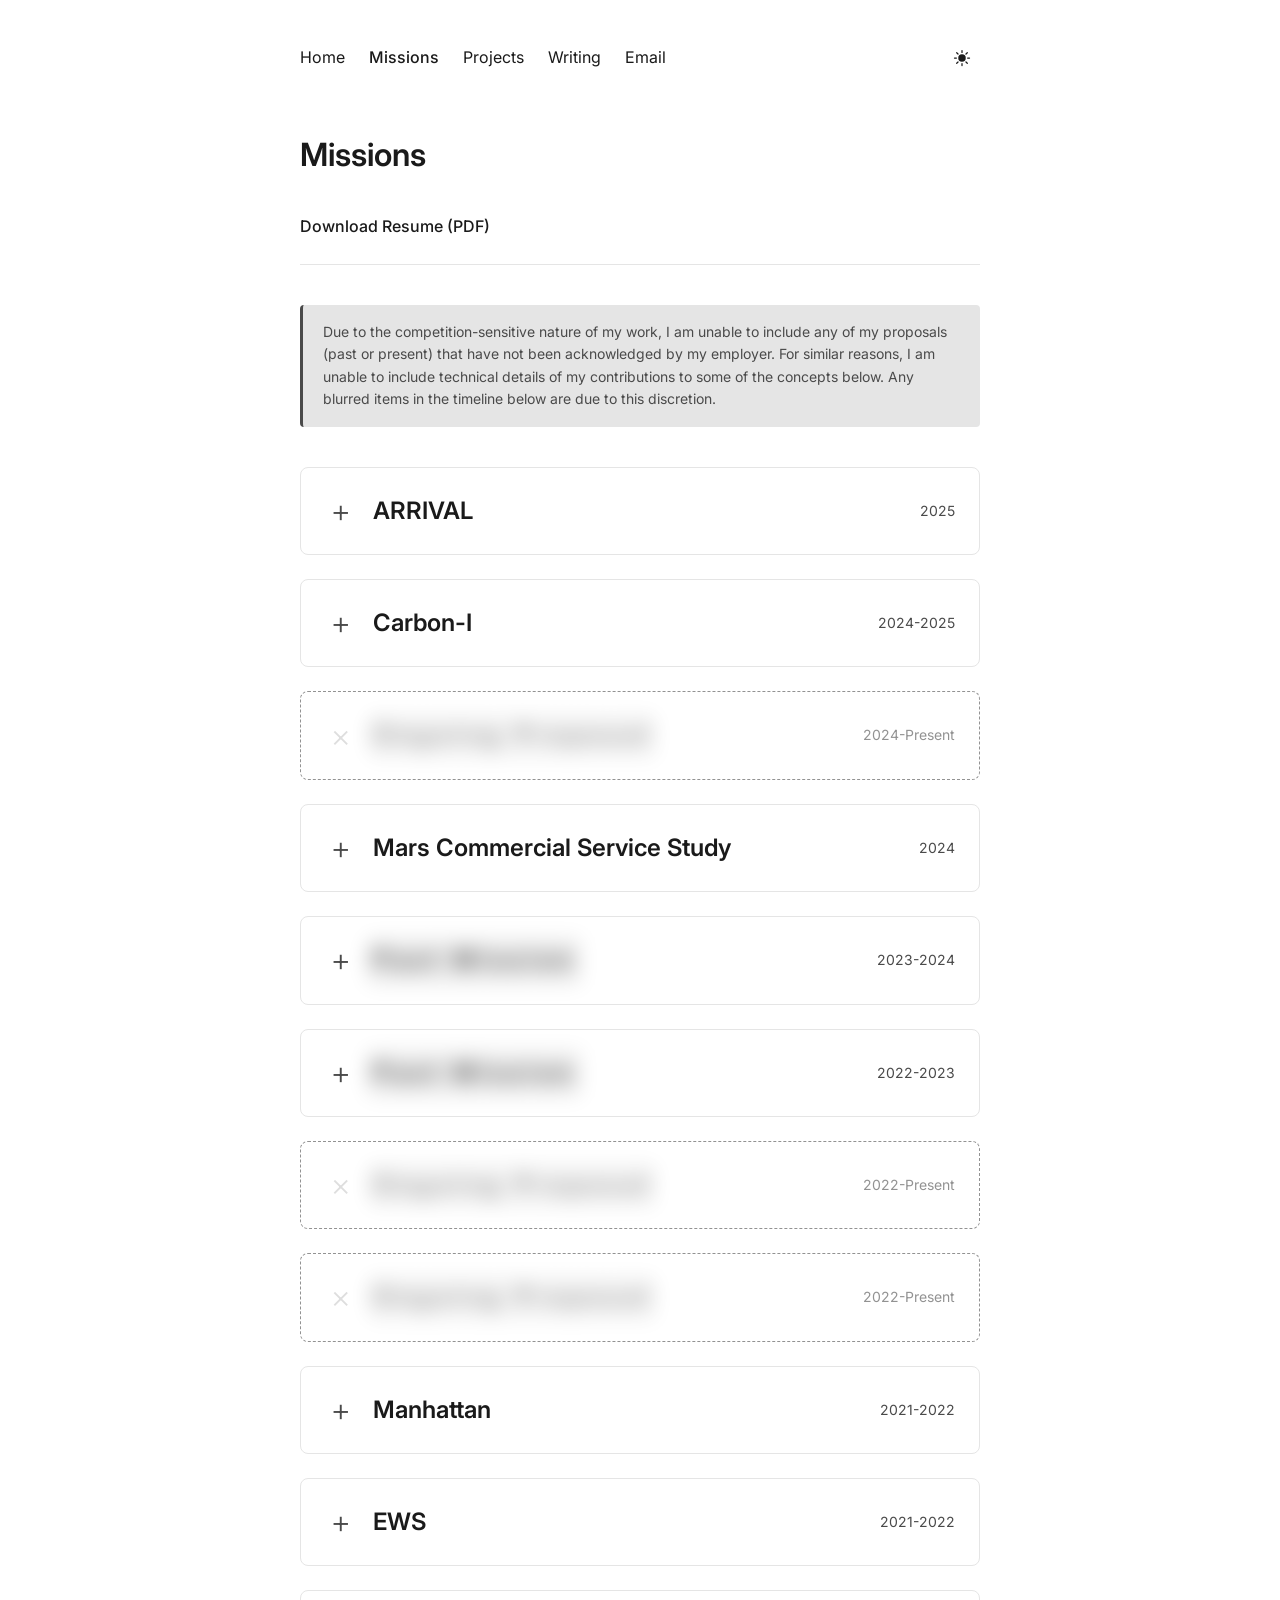
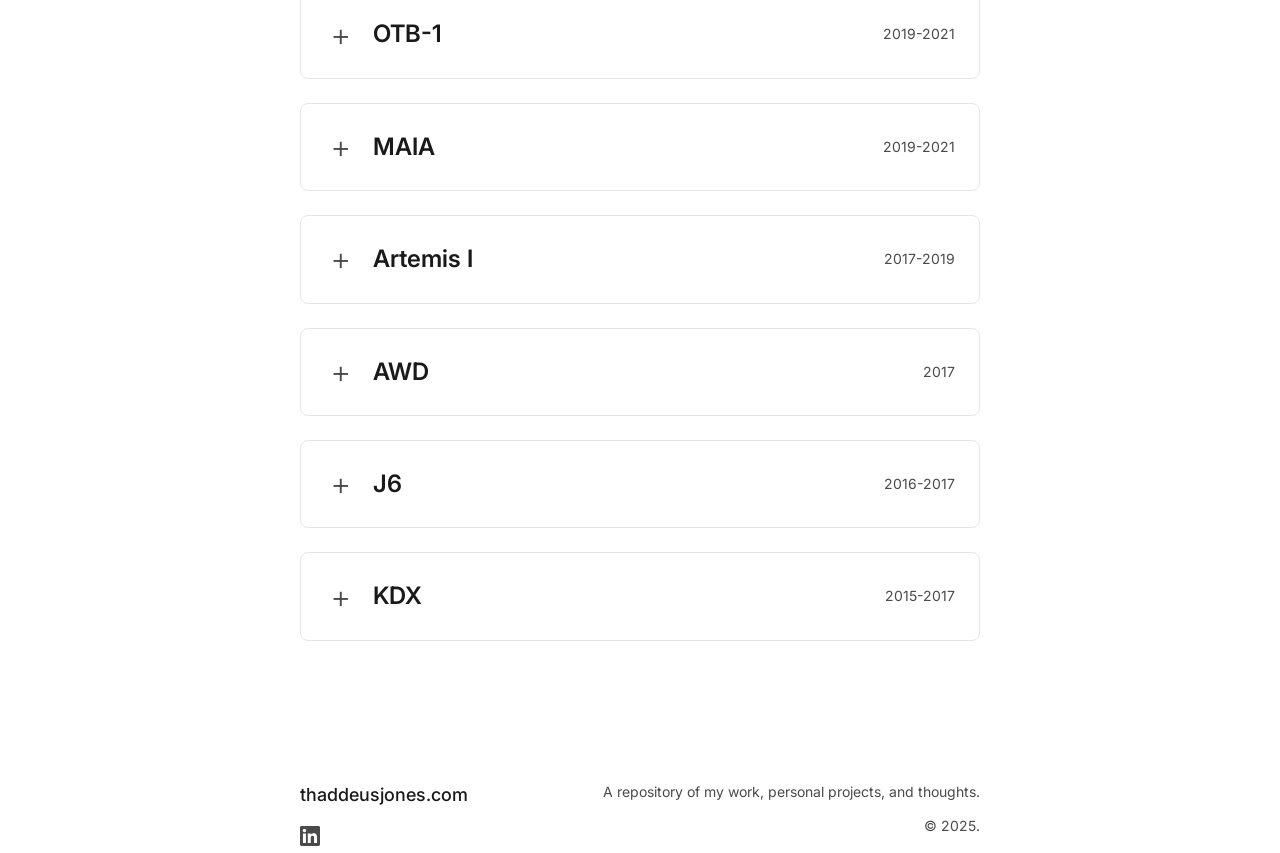
==== missions.html @ 74d5dd7c "Feature: Overhauled site visual style and content - added Missions, Projects, and Writing sections." ====
<!DOCTYPE html>
<html lang="en">
<head>
    <meta charset="UTF-8">
    <meta name="viewport" content="width=device-width, initial-scale=1.0">
    <title>Missions — Thaddeus Jones</title>
    <link href="https://fonts.googleapis.com/css2?family=Inter:wght@300;400;500;600&display=swap" rel="stylesheet">
    <style>
        * {
            margin: 0;
            padding: 0;
            box-sizing: border-box;
        }
        
        :root {
            --bg-color: #ffffff;
            --text-color: #1a1a1a;
            --text-muted: #4a4a4a;
            --link-color: #1a1a1a;
            --nav-hover-opacity: 0.6;
            --border-color: #e5e5e5;
        }
        
        html.dark-mode {
            --bg-color: #1a1a1a;
            --text-color: #ffffff;
            --text-muted: #888;
            --link-color: #ffffff;
            --nav-hover-opacity: 0.7;
            --border-color: #333;
        }
        
        html.space-mode {
            --bg-color: #000000;
            --text-color: #ffffff;
            --text-muted: #aaaaaa;
            --link-color: #ffffff;
            --nav-hover-opacity: 0.7;
            --border-color: #333;
        }
        
        body {
            font-family: 'Inter', -apple-system, BlinkMacSystemFont, 'Segoe UI', sans-serif;
            font-size: 16px;
            line-height: 1.6;
            color: var(--text-color);
            background-color: var(--bg-color);
            padding: 40px 20px 0;
            min-height: 100vh;
            display: flex;
            flex-direction: column;
            transition: background-color 0.3s ease, color 0.3s ease;
        }
        
        html.space-mode body {
            position: relative;
            overflow-x: hidden;
        }
        
        html.space-mode body::before {
            content: '';
            position: fixed;
            top: 0;
            left: 0;
            width: 100%;
            height: 100%;
            background: transparent;
            pointer-events: none;
            z-index: 0;
            background-image: 
                radial-gradient(1.5px 1.5px at 12% 18%, white, transparent),
                radial-gradient(1.5px 1.5px at 23% 45%, white, transparent),
                radial-gradient(1.5px 1.5px at 34% 67%, white, transparent),
                radial-gradient(1.5px 1.5px at 45% 23%, white, transparent),
                radial-gradient(1.5px 1.5px at 56% 89%, white, transparent),
                radial-gradient(1.5px 1.5px at 67% 12%, white, transparent),
                radial-gradient(1.5px 1.5px at 78% 56%, white, transparent),
                radial-gradient(1.5px 1.5px at 89% 34%, white, transparent),
                radial-gradient(1.5px 1.5px at 15% 72%, white, transparent),
                radial-gradient(1.5px 1.5px at 26% 39%, white, transparent),
                radial-gradient(1.5px 1.5px at 37% 81%, white, transparent),
                radial-gradient(1.5px 1.5px at 48% 15%, white, transparent),
                radial-gradient(1.5px 1.5px at 59% 63%, white, transparent),
                radial-gradient(1.5px 1.5px at 71% 28%, white, transparent),
                radial-gradient(1.5px 1.5px at 82% 74%, white, transparent),
                radial-gradient(1.5px 1.5px at 93% 47%, white, transparent),
                radial-gradient(1.5px 1.5px at 8% 31%, white, transparent),
                radial-gradient(1.5px 1.5px at 19% 84%, white, transparent),
                radial-gradient(1.5px 1.5px at 31% 52%, white, transparent),
                radial-gradient(1.5px 1.5px at 42% 96%, white, transparent),
                radial-gradient(1.5px 1.5px at 53% 7%, white, transparent),
                radial-gradient(1.5px 1.5px at 64% 41%, white, transparent),
                radial-gradient(1.5px 1.5px at 75% 88%, white, transparent),
                radial-gradient(1.5px 1.5px at 86% 25%, white, transparent),
                radial-gradient(1.5px 1.5px at 97% 59%, white, transparent),
                radial-gradient(1.5px 1.5px at 11% 66%, white, transparent),
                radial-gradient(1.5px 1.5px at 22% 93%, white, transparent),
                radial-gradient(1.5px 1.5px at 33% 4%, white, transparent),
                radial-gradient(1.5px 1.5px at 44% 37%, white, transparent),
                radial-gradient(1.5px 1.5px at 55% 71%, white, transparent),
                radial-gradient(1.5px 1.5px at 66% 19%, white, transparent),
                radial-gradient(1.5px 1.5px at 77% 48%, white, transparent),
                radial-gradient(1.5px 1.5px at 88% 82%, white, transparent),
                radial-gradient(1.5px 1.5px at 99% 13%, white, transparent),
                radial-gradient(1.5px 1.5px at 6% 54%, white, transparent),
                radial-gradient(1.5px 1.5px at 17% 26%, white, transparent),
                radial-gradient(1.5px 1.5px at 28% 78%, white, transparent),
                radial-gradient(1.5px 1.5px at 39% 9%, white, transparent),
                radial-gradient(1.5px 1.5px at 51% 61%, white, transparent),
                radial-gradient(1.5px 1.5px at 62% 33%, white, transparent),
                radial-gradient(1.5px 1.5px at 73% 95%, white, transparent),
                radial-gradient(1.5px 1.5px at 84% 16%, white, transparent),
                radial-gradient(1.5px 1.5px at 95% 69%, white, transparent),
                radial-gradient(1.5px 1.5px at 3% 12%, white, transparent),
                radial-gradient(1.5px 1.5px at 14% 58%, white, transparent),
                radial-gradient(1.5px 1.5px at 25% 83%, white, transparent),
                radial-gradient(1.5px 1.5px at 36% 29%, white, transparent),
                radial-gradient(1.5px 1.5px at 47% 64%, white, transparent),
                radial-gradient(1.5px 1.5px at 58% 11%, white, transparent),
                radial-gradient(1.5px 1.5px at 69% 76%, white, transparent),
                radial-gradient(1.5px 1.5px at 80% 42%, white, transparent),
                radial-gradient(1.5px 1.5px at 91% 88%, white, transparent),
                radial-gradient(1.5px 1.5px at 2% 35%, white, transparent),
                radial-gradient(1.5px 1.5px at 13% 71%, white, transparent),
                radial-gradient(1.5px 1.5px at 24% 16%, white, transparent),
                radial-gradient(1.5px 1.5px at 35% 53%, white, transparent),
                radial-gradient(1.5px 1.5px at 46% 97%, white, transparent),
                radial-gradient(1.5px 1.5px at 57% 24%, white, transparent),
                radial-gradient(1.5px 1.5px at 68% 61%, white, transparent),
                radial-gradient(1.5px 1.5px at 79% 8%, white, transparent),
                radial-gradient(1.5px 1.5px at 90% 46%, white, transparent),
                radial-gradient(1.5px 1.5px at 1% 79%, white, transparent),
                radial-gradient(1.5px 1.5px at 16% 5%, white, transparent),
                radial-gradient(1.5px 1.5px at 27% 92%, white, transparent),
                radial-gradient(1.5px 1.5px at 38% 38%, white, transparent),
                radial-gradient(1.5px 1.5px at 49% 75%, white, transparent),
                radial-gradient(1.5px 1.5px at 60% 22%, white, transparent),
                radial-gradient(1.5px 1.5px at 72% 68%, white, transparent),
                radial-gradient(1.5px 1.5px at 83% 14%, white, transparent),
                radial-gradient(1.5px 1.5px at 94% 51%, white, transparent);
            background-size: 100% 100%;
            opacity: 1;
        }
        
        .container {
            max-width: 680px;
            margin: 0 auto;
            flex: 1;
            position: relative;
            z-index: 1;
        }
        
        nav {
            margin-bottom: 60px;
            display: flex;
            justify-content: space-between;
            align-items: center;
            flex-wrap: wrap;
            gap: 20px;
        }
        
        nav ul {
            list-style: none;
            display: flex;
            gap: 24px;
            flex-wrap: wrap;
        }
        
        nav a {
            color: var(--link-color);
            text-decoration: none;
            font-weight: 400;
            transition: opacity 0.2s;
        }
        
        nav a:hover {
            opacity: var(--nav-hover-opacity);
        }
        
        nav a.active {
            font-weight: 500;
        }
        
        .theme-toggle {
            background: none;
            border: none;
            cursor: pointer;
            padding: 8px;
            color: var(--text-color);
            transition: opacity 0.2s;
            display: flex;
            align-items: center;
            justify-content: center;
            font-size: 20px;
        }
        
        .theme-toggle:hover {
            opacity: var(--nav-hover-opacity);
        }
        
        .theme-toggle svg {
            width: 20px;
            height: 20px;
            fill: currentColor;
        }
        
        h1 {
            font-size: 32px;
            font-weight: 600;
            margin-bottom: 40px;
            line-height: 1.2;
            color: var(--text-color);
        }
        
        .resume-download {
            margin-bottom: 40px;
            padding-bottom: 24px;
            border-bottom: 1px solid var(--border-color);
        }
        
        .resume-download a {
            color: var(--link-color);
            text-decoration: none;
            font-weight: 500;
        }
        
        .resume-download a:hover {
            text-decoration: underline;
        }
        
        .section {
            margin-bottom: 48px;
        }
        
        .section-title {
            font-size: 20px;
            font-weight: 600;
            margin-bottom: 24px;
            color: var(--text-color);
        }
        
        .company {
            margin-bottom: 32px;
        }
        
        .company-name {
            font-size: 18px;
            font-weight: 600;
            margin-bottom: 12px;
            color: var(--text-color);
        }
        
        .role {
            margin-bottom: 20px;
        }
        
        .role-header {
            display: flex;
            justify-content: space-between;
            align-items: flex-start;
            margin-bottom: 8px;
            flex-wrap: wrap;
            gap: 8px;
        }
        
        .role-title {
            font-weight: 500;
            color: var(--text-color);
        }
        
        .role-date {
            font-size: 14px;
            color: var(--text-muted);
            white-space: nowrap;
        }
        
        .role-description {
            color: var(--text-muted);
            line-height: 1.7;
        }
        
        .education-item {
            margin-bottom: 20px;
        }
        
        .education-header {
            display: flex;
            justify-content: space-between;
            align-items: flex-start;
            margin-bottom: 8px;
            flex-wrap: wrap;
            gap: 8px;
        }
        
        .education-degree {
            font-weight: 500;
            color: var(--text-color);
        }
        
        .education-date {
            font-size: 14px;
            color: var(--text-muted);
            white-space: nowrap;
        }
        
        .education-note {
            font-size: 14px;
            color: var(--text-muted);
            font-style: italic;
        }
        
        .mission-note {
            margin-bottom: 40px;
            padding: 16px 20px;
            background-color: var(--border-color);
            border-left: 3px solid var(--text-muted);
            border-radius: 4px;
            font-size: 14px;
            line-height: 1.6;
            color: var(--text-muted);
        }
        
        .missions-list {
            display: flex;
            flex-direction: column;
            gap: 24px;
        }
        
        .mission-card {
            border: 1px solid var(--border-color);
            border-radius: 8px;
            overflow: hidden;
            transition: all 0.3s ease;
        }
        
        .mission-card:hover {
            border-color: var(--text-muted);
        }
        
        .mission-card.disabled {
            opacity: 0.5;
            filter: grayscale(0.3);
        }
        
        .mission-card.disabled:hover {
            border-color: var(--border-color);
        }
        
        .mission-header {
            padding: 24px;
            cursor: pointer;
            display: flex;
            align-items: center;
            gap: 16px;
            background-color: transparent;
            transition: background-color 0.2s ease;
        }
        
        .mission-header:hover {
            background-color: var(--border-color);
            opacity: 0.5;
        }
        
        .mission-card.disabled .mission-header {
            cursor: not-allowed;
        }
        
        .mission-card.disabled .mission-header:hover {
            background-color: transparent;
            opacity: 1;
        }
        
        .mission-card.disabled .mission-toggle {
            opacity: 0.3;
        }
        
        .mission-card.disabled .mission-toggle::before {
            content: '×';
        }
        
        .mission-card.disabled.expanded .mission-toggle::before {
            content: '×';
        }
        
        .mission-toggle {
            font-size: 32px;
            font-weight: 300;
            color: var(--text-muted);
            transition: opacity 0.3s ease;
            user-select: none;
            line-height: 1;
            min-width: 32px;
            text-align: center;
        }
        
        .mission-toggle::before {
            content: '+';
        }
        
        .mission-card.expanded .mission-toggle::before {
            content: '−';
        }
        
        .mission-name {
            font-size: 24px;
            font-weight: 600;
            color: var(--text-color);
            flex: 1;
        }
        
        .mission-name.pixelated {
            position: relative;
        }
        
        .mission-name.pixelated > span {
            display: inline-block;
            position: relative;
            filter: blur(10px) contrast(1.5) brightness(0.9);
            letter-spacing: 5px;
            user-select: none;
            color: var(--text-color);
            opacity: 0.5;
            text-shadow: 0 0 8px currentColor;
        }
        
        .mission-name.pixelated > span::before {
            content: '';
            position: absolute;
            top: -4px;
            left: -4px;
            width: calc(100% + 8px);
            height: calc(100% + 8px);
            background-image: 
                repeating-linear-gradient(
                    0deg,
                    rgba(0, 0, 0, 0.2) 0px,
                    rgba(0, 0, 0, 0.2) 4px,
                    transparent 4px,
                    transparent 8px
                ),
                repeating-linear-gradient(
                    90deg,
                    rgba(0, 0, 0, 0.2) 0px,
                    rgba(0, 0, 0, 0.2) 4px,
                    transparent 4px,
                    transparent 8px
                );
            pointer-events: none;
            z-index: 1;
            mix-blend-mode: multiply;
            opacity: 0.7;
        }
        
        html.dark-mode .mission-name.pixelated > span::before,
        html.space-mode .mission-name.pixelated > span::before {
            background-image: 
                repeating-linear-gradient(
                    0deg,
                    rgba(255, 255, 255, 0.2) 0px,
                    rgba(255, 255, 255, 0.2) 4px,
                    transparent 4px,
                    transparent 8px
                ),
                repeating-linear-gradient(
                    90deg,
                    rgba(255, 255, 255, 0.2) 0px,
                    rgba(255, 255, 255, 0.2) 4px,
                    transparent 4px,
                    transparent 8px
                );
            mix-blend-mode: screen;
        }
        
        .mission-years {
            font-size: 14px;
            color: var(--text-muted);
            white-space: nowrap;
        }
        
        .mission-content {
            max-height: 0;
            overflow: hidden;
            transition: max-height 0.3s ease;
        }
        
        .mission-card.expanded .mission-content {
            max-height: 2000px;
        }
        
        .mission-details {
            padding: 0 24px 24px;
        }
        
        .mission-fields {
            display: grid;
            grid-template-columns: 1fr 1fr;
            gap: 24px;
            margin-bottom: 24px;
            padding-bottom: 24px;
            border-bottom: 1px solid var(--border-color);
        }
        
        .mission-field {
            display: flex;
            flex-direction: column;
            gap: 4px;
        }
        
        .mission-field-label {
            font-size: 12px;
            font-weight: 400;
            color: var(--text-muted);
            text-transform: uppercase;
            letter-spacing: 0.5px;
        }
        
        .mission-field-value {
            font-size: 18px;
            font-weight: 500;
            color: var(--text-color);
        }
        
        .mission-description {
            color: var(--text-muted);
            line-height: 1.7;
            font-size: 16px;
        }
        
        .mission-description p {
            margin: 0 0 1em 0;
        }
        
        .mission-description p:last-child {
            margin-bottom: 0;
        }
        
        .mission-description a {
            color: var(--link-color);
            text-decoration: none;
        }
        
        .mission-description a:hover {
            text-decoration: underline;
        }
        
        @media (max-width: 600px) {
            .mission-fields {
                grid-template-columns: 1fr;
                gap: 16px;
            }
            
            .mission-name {
                font-size: 20px;
            }
        }
        
        footer {
            background-color: transparent;
            color: var(--text-muted);
            margin-top: 80px;
            padding: 60px 0 0;
            position: relative;
            z-index: 1;
        }
        
        .footer-content {
            max-width: 680px;
            margin: 0 auto;
            display: flex;
            justify-content: space-between;
            align-items: flex-start;
            gap: 40px;
        }
        
        .footer-left {
            display: flex;
            flex-direction: column;
            gap: 16px;
        }
        
        .footer-site-name {
            font-size: 18px;
            font-weight: 500;
            color: var(--text-color);
        }
        
        .footer-social {
            display: flex;
            gap: 16px;
        }
        
        .footer-social a {
            color: var(--text-muted);
            text-decoration: none;
            transition: opacity 0.2s;
        }
        
        .footer-social a:hover {
            opacity: var(--nav-hover-opacity);
        }
        
        .footer-social svg {
            width: 20px;
            height: 20px;
            fill: currentColor;
        }
        
        .footer-right {
            text-align: right;
            max-width: 400px;
        }
        
        .footer-description {
            font-size: 14px;
            line-height: 1.6;
            margin-bottom: 12px;
            color: var(--text-muted);
        }
        
        .footer-copyright {
            font-size: 14px;
            color: var(--text-muted);
        }
        
        .footer-copyright a {
            color: var(--link-color);
            text-decoration: none;
        }
        
        .footer-copyright a:hover {
            text-decoration: underline;
        }
        
        @media (max-width: 768px) {
            .footer-content {
                flex-direction: column;
            }
            
            .footer-right {
                text-align: left;
            }
        }
        
        @media (max-width: 600px) {
            body {
                padding: 24px 16px;
            }
            
            nav {
                margin-bottom: 40px;
            }
            
            h1 {
                font-size: 28px;
            }
            
            .role-header,
            .education-header {
                flex-direction: column;
            }
        }
    </style>
</head>
<body>
    <div class="container">
        <nav>
            <ul>
                <li><a href="index.html">Home</a></li>
                <li><a href="missions.html" class="active">Missions</a></li>
                <li><a href="projects.html">Projects</a></li>
                <li><a href="writing.html">Writing</a></li>
                <li><a href="mailto:jonesthaddeus0@gmail.com">Email</a></li>
            </ul>
            <button class="theme-toggle" id="themeToggle" aria-label="Toggle theme">
                <svg id="themeIcon" viewBox="0 0 24 24" fill="currentColor">
                    <path d="M12 2.25a.75.75 0 01.75.75v2.25a.75.75 0 01-1.5 0V3a.75.75 0 01.75-.75zM7.5 12a4.5 4.5 0 119 0 4.5 4.5 0 01-9 0zM18.894 6.166a.75.75 0 00-1.06-1.06l-1.591 1.59a.75.75 0 101.06 1.061l1.591-1.59zM21.75 12a.75.75 0 01-.75.75h-2.25a.75.75 0 010-1.5H21a.75.75 0 01.75.75zM17.834 18.894a.75.75 0 001.06-1.06l-1.59-1.591a.75.75 0 10-1.061 1.06l1.59 1.591zM12 18a.75.75 0 01.75.75V21a.75.75 0 01-1.5 0v-2.25A.75.75 0 0112 18zM7.758 17.303a.75.75 0 00-1.061-1.06l-1.591 1.59a.75.75 0 001.06 1.061l1.591-1.59zM6 12a.75.75 0 01-.75.75H3a.75.75 0 010-1.5h2.25A.75.75 0 016 12zM6.697 7.757a.75.75 0 001.06-1.06l-1.59-1.591a.75.75 0 00-1.061 1.06l1.59 1.591z"/>
                </svg>
            </button>
        </nav>
        
        <h1>Missions</h1>
        
        <div class="resume-download">
            <a href="assets/ThaddeusJones_Resume_2024.pdf" download>Download Resume (PDF)</a>
        </div>
        
        <div class="mission-note">
            Due to the competition-sensitive nature of my work, I am unable to include any of my proposals (past or present) that have not been acknowledged by my employer. 
            For similar reasons, I am unable to include technical details of my contributions to some of the concepts below. 
            Any blurred items in the timeline below are due to this discretion.
        </div>
        
        <div class="missions-list">
            
            
            <div class="mission-card">
                <div class="mission-header" onclick="toggleMission(this)">
                    <div class="mission-toggle"></div>
                    <div class="mission-name">ARRIVAL</div>
                    <div class="mission-years">2025</div>
                </div>
                <div class="mission-content">
                    <div class="mission-details">
                        <div class="mission-fields">
                            <div class="mission-field">
                                <div class="mission-field-label">Type</div>
                                <div class="mission-field-value">Aerocapture Demonstration</div>
                            </div>
                            <div class="mission-field">
                                <div class="mission-field-label">Location</div>
                                <div class="mission-field-value">Geostationary Transfer Orbit (GTO)</div>
                            </div>
                            <div class="mission-field">
                                <div class="mission-field-label">Launch</div>
                                <div class="mission-field-value">-</div>
                            </div>
                            <div class="mission-field">
                                <div class="mission-field-label">Status</div>
                                <div class="mission-field-value">Study Complete</div>
                            </div>
                        </div>
                        <div class="mission-description">
                            We responded to a NASA RFI for the ARRIVAL aerocapture study and won the study effort. I was the spacecraft lead for the study, developing the architecture for the aeroshell and bus system. 
                            
                        </div>
                    </div>
                </div>
            </div>

            <div class="mission-card">
                <div class="mission-header" onclick="toggleMission(this)">
                    <div class="mission-toggle"></div>
                    <div class="mission-name">Carbon-I</div>
                    <div class="mission-years">2024-2025</div>
                </div>
                <div class="mission-content">
                    <div class="mission-details">
                        <div class="mission-fields">
                            <div class="mission-field">
                                <div class="mission-field-label">Type</div>
                                <div class="mission-field-value">Earth Orbiter</div>
                            </div>
                            <div class="mission-field">
                                <div class="mission-field-label">Location</div>
                                <div class="mission-field-value">Low Earth Orbit (LEO)</div>
                            </div>
                            <div class="mission-field">
                                <div class="mission-field-label">Launch</div>
                                <div class="mission-field-value">2030 (If selected)</div>
                            </div>
                            <div class="mission-field">
                                <div class="mission-field-label">Status</div>
                                <div class="mission-field-value">Proposal Submitted</div>
                            </div>
                        </div>
                        <div class="mission-description">
                            <p>In late 2024 I joined the <a href="https://carbon-i.github.io/">Carbon-I</a> proposal team as the mission architect, to guide coordination between the JPL mission team and LM spacecraft engineering team. </p>
                            <p></p>My primary focus was on marrying the science operations with the spacecraft capabilities, especially the spacecraft guidance, navigation, and control (GNC) system, and the spacecraft power system. 
                            While both systems were already well-defined and robust, the Carbon-I mission requires several unique observation modes. Capturing the exact needs and constraints of each mode and validating
                            the spacecraft capabilities was the key challenge. My other focus was on the system interfaces, between the instrument and the payload processor, and between the spacecraft and the ground.</p>
                            <p>I ended up developing and driving the power performance budget, and wrote the proposal sections for the mission design, the power subsystem, the GNC subsystem, and payload processor. 
                            I also wrote the section on system margins, as I had managed the overall spacecraft performance budgets for the proposal. </p> 
                            <p>The Carbon-I Concept Study Report (CSR) was submitted in Fall 2025 with the expectation of a selection in early 2026.</p>
                        </div>
                    </div>
                </div>
            </div>

            <div class="mission-card disabled template-card" style="opacity: 0.6; border-style: dashed; border-color: var(--text-muted);">
                <div class="mission-header">
                    <div class="mission-toggle"></div>
                    <div class="mission-name pixelated"><span>Ongoing Proposal</span></div>
                    <div class="mission-years">2024-Present</div>
                </div>
            </div>

            <div class="mission-card">
                <div class="mission-header" onclick="toggleMission(this)">
                    <div class="mission-toggle"></div>
                    <div class="mission-name">Mars Commercial Service Study</div>
                    <div class="mission-years">2024</div>
                </div>
                <div class="mission-content">
                    <div class="mission-details">
                        <div class="mission-fields">
                            <div class="mission-field">
                                <div class="mission-field-label">Type</div>
                                <div class="mission-field-value">Mars Orbiter</div>
                            </div>
                            <div class="mission-field">
                                <div class="mission-field-label">Location</div>
                                <div class="mission-field-value">Mars</div>
                            </div>
                            <div class="mission-field">
                                <div class="mission-field-label">Launch</div>
                                <div class="mission-field-value">-</div>
                            </div>
                            <div class="mission-field">
                                <div class="mission-field-label">Status</div>
                                <div class="mission-field-value">Study Complete</div>
                            </div>
                        </div>
                        <div class="mission-description">
                            We were selected to develop a concept for a <a href="https://www.nasa.gov/solar-system/planets/mars/nasa-selects-commercial-service-studies-to-enable-mars-robotic-science/">low cost Mars orbiter</a> by NASA's Mars Exploration Program office. 
                            I was the technical lead for the study, leading the development of the spacecraft architecture and mission concept of operations, and delivering the final study presentation to the MEP team. 

                        </div>
                    </div>
                </div>
            </div>

            <div class="mission-card template-card">
                <div class="mission-header" onclick="toggleMission(this)">
                    <div class="mission-toggle"></div>
                    <div class="mission-name pixelated"><span>Past Mission</span></div>
                    <div class="mission-years">2023-2024</div>
                </div>
                <div class="mission-content">
                    <div class="mission-details">
                        <div class="mission-fields">
                            <div class="mission-field">
                                <div class="mission-field-label">Type</div>
                                <div class="mission-field-value">Lunar Orbiter</div>
                            </div>
                            <div class="mission-field">
                                <div class="mission-field-label">Location</div>
                                <div class="mission-field-value">Moon</div>
                            </div>
                            <div class="mission-field">
                                <div class="mission-field-label">Launch</div>
                                <div class="mission-field-value">-</div>
                            </div>
                            <div class="mission-field">
                                <div class="mission-field-label">Status</div>
                                <div class="mission-field-value">Program Complete</div>
                            </div>
                        </div>
                        <div class="mission-description">
                            <p>For this program I was the spacecraft bus lead for a lunar orbiting mission, leading the development of the bus architecture and design through PDR.
                            </p>
                        </div>
                    </div>
                </div>
            </div>

            <div class="mission-card template-card">
                <div class="mission-header" onclick="toggleMission(this)">
                    <div class="mission-toggle"></div>
                    <div class="mission-name pixelated"><span>Past Mission</span></div>
                    <div class="mission-years">2022-2023</div>
                </div>
                <div class="mission-content">
                    <div class="mission-details">
                        <div class="mission-fields">
                            <div class="mission-field">
                                <div class="mission-field-label">Type</div>
                                <div class="mission-field-value">Pair of spacecraft</div>
                            </div>
                            <div class="mission-field">
                                <div class="mission-field-label">Location</div>
                                <div class="mission-field-value">Moon</div>
                            </div>
                            <div class="mission-field">
                                <div class="mission-field-label">Launch</div>
                                <div class="mission-field-value">-</div>
                            </div>
                            <div class="mission-field">
                                <div class="mission-field-label">Status</div>
                                <div class="mission-field-value">Not Selected</div>
                            </div>
                        </div>
                        <div class="mission-description">
                            <p>I architected a two-spacecraft smallsat concept for a lunar mission, defining the bus architecture and the CONOPS with a space startup partner. 
                                We presented the concept to the Defense Innovation Unit (DIU) but were not selected. 
                            </p>
                        </div>
                    </div>
                </div>
            </div>

            <div class="mission-card disabled template-card" style="opacity: 0.6; border-style: dashed; border-color: var(--text-muted);">
                <div class="mission-header">
                    <div class="mission-toggle"></div>
                    <div class="mission-name pixelated"><span>Ongoing Proposal</span></div>
                    <div class="mission-years">2022-Present</div>
                </div>
            </div>

            <div class="mission-card disabled template-card" style="opacity: 0.6; border-style: dashed; border-color: var(--text-muted);">
                <div class="mission-header">
                    <div class="mission-toggle"></div>
                    <div class="mission-name pixelated"><span>Ongoing Proposal</span></div>
                    <div class="mission-years">2022-Present</div>
                </div>
            </div>

            <div class="mission-card">
                <div class="mission-header" onclick="toggleMission(this)">
                    <div class="mission-toggle"></div>
                    <div class="mission-name">Manhattan</div>
                    <div class="mission-years">2021-2022</div>
                </div>
                <div class="mission-content">
                    <div class="mission-details">
                        <div class="mission-fields">
                            <div class="mission-field">
                                <div class="mission-field-label">Type</div>
                                <div class="mission-field-value">Pair of spacecraft</div>
                            </div>
                            <div class="mission-field">
                                <div class="mission-field-label">Location</div>
                                <div class="mission-field-value">Low Earth Orbit (LEO)</div>
                            </div>
                            <div class="mission-field">
                                <div class="mission-field-label">Launch</div>
                                <div class="mission-field-value">2026</div>
                            </div>
                            <div class="mission-field">
                                <div class="mission-field-label">Status</div>
                                <div class="mission-field-value">Spacecraft in production</div>
                            </div>
                        </div>
                        <div class="mission-description">
                            <p>After GA lost contact with the 
                            <a href="https://spacenews.com/space-development-agency-general-atomics-eye-options-after-setback-in-laser-comms-experiment/">LINCS satellites</a> 
                            and were unable to complete their laser communications demonstration, GA internally funded a rapid development program to replace that mission. 
                            The new mission, dubbed "Manhattan", was driven from a single sentence objective from the CEO of General Atomics.</p>
                            <p>Selected to lead as the chief engineer, I was 
                            <a href="https://spacenews.com/space-development-agency-general-atomics-eye-options-after-setback-in-laser-comms-experiment/#:~:text=The%20LINCS%20experiment%20was%20internally%20funded%20by%20General%20Atomics.%C2%A0Burgess%20said%20the%20company%20plans%20to%20have%20two%20new%20optical%20terminals%20completed%20by%20the%20end%20of%20the%20year.%20%E2%80%9CIn%20the%20next%20six%20to%2012%20months%2C%20we%E2%80%99re%20going%20to%20be%20having%20systems%20in%20space%20demonstrating%20this%20capability%20in%20low%20Earth%20orbit.%E2%80%9D">
                            given a one year timeline</a> to define the program, develop the spacecraft, and deliver the mission. Having learned my lesson in aligning customer expectations early from MAIA, 
                            I worked with GA leadership to define a very narrow set of mission requirements and success criteria - and passed System Requirements Review (SRR) in under two weeks.</p>
                            
                            <p>But even an internally funded program is not immune to scope creep. Despite my best efforts to keep the program objectives narrow to achieve the breakneck timeline and budget, 
                            additional payloads and objectives began to be pushed down from the executive team. I ended up leaving GA right around the time the scope changes were mandated, but the Manhattan program
                            has not yet launched to date. It appears that an iteration of the program may <a href="https://www.ga.com/ga-and-kepler-communications-successfully-demonstrate-air-to-space-optical-communications-capability#:~:text=%E2%80%9CUnder%20a%20separate%20SDA%20contract%2C%20GA%2DEMS%20designed%20and%20built%20two%20OCT%20systems%20that%20will%20fly%20on%20two%20GA%2D75%20spacecraft%20to%20support%20future%20LEO%20airborne%2Dto%2Dspace%20demonstrations%20for%20Tranche%201.%20Those%20spacecraft%20launch%20in%202026.%E2%80%9D">launch in 2026</a>.</p>
                        </div>
                    </div>
                </div>
            </div>

            <div class="mission-card">
                <div class="mission-header" onclick="toggleMission(this)">
                    <div class="mission-toggle"></div>
                    <div class="mission-name">EWS</div>
                    <div class="mission-years">2021-2022</div>
                </div>
                <div class="mission-content">
                    <div class="mission-details">
                        <div class="mission-fields">
                            <div class="mission-field">
                                <div class="mission-field-label">Type</div>
                                <div class="mission-field-value">Earth Orbiter</div>
                            </div>
                            <div class="mission-field">
                                <div class="mission-field-label">Location</div>
                                <div class="mission-field-value">Low Earth Orbit (LEO)</div>
                            </div>
                            <div class="mission-field">
                                <div class="mission-field-label">Launch</div>
                                <div class="mission-field-value">2026</div>
                            </div>
                            <div class="mission-field">
                                <div class="mission-field-label">Status</div>
                                <div class="mission-field-value">Spacecraft in production</div>
                            </div>
                        </div>
                        <div class="mission-description">
                            <p>While the MAIA program was winding down post-CDR, I took over the role of Deputy Chief Engineer for the 
                            <a href="https://www.ga.com/general-atomics-selected-for-united-states-space-force-electro-optical-infrared-weather-system-prototype-satellite-program">EWS mission</a>, joining shortly after PDR. EWS was a smallsat program for the US Space Force to replace the 
                            aging <a href="https://www.spaceforce.mil/About-Us/Fact-Sheets/Article/2197779/defense-meteorological-satellite-program/">DMSP satellites</a> and provide weather data for the US military. </p>
                            <p>The deputy chief engineer role was somewhat dual-hatted - because the chief engineer was located in San Diego while the rest of the engineering team was in Colorado,
                             I was both the lead systems engineer and led much of the day-to-day engineering management. In the role I defined system CONOPS across all mission phases, including LEOP, operations, fault recovery, 
                            collision avoidance, and deorbit. Led and reviewed the engineering efforts of a team of systems engineers, maintaining system budgets, requirements, verification, interface control, and artifact generation. </p>
                            <p>The EWS program was a competitive downselect, with General Atomics and Raytheon competing for the full contract award decision after CDR.
                            While Raytheon was an established incumbent, General Atomics had never delivered a spacecraft for the Space Force. I led the team through CDR, and General Atomics was awarded the contract. 
                            Since I've left, GA has won the award for a follow-on spacecraft. The first EWS satellite is expected to launch in 2026. </p>
                            
                        </div>
                    </div>
                </div>
            </div>


            <div class="mission-card">
                <div class="mission-header" onclick="toggleMission(this)">
                    <div class="mission-toggle"></div>
                    <div class="mission-name">OTB-1</div>
                    <div class="mission-years">2019-2021</div>
                </div>
                <div class="mission-content">
                    <div class="mission-details">
                        <div class="mission-fields">
                            <div class="mission-field">
                                <div class="mission-field-label">Type</div>
                                <div class="mission-field-value">Earth Orbiter</div>
                            </div>
                            <div class="mission-field">
                                <div class="mission-field-label">Location</div>
                                <div class="mission-field-value">Low Earth Orbit (LEO)</div>
                            </div>
                            <div class="mission-field">
                                <div class="mission-field-label">Launch</div>
                                <div class="mission-field-value">June 25, 2019</div>
                            </div>
                            <div class="mission-field">
                                <div class="mission-field-label">Status</div>
                                <div class="mission-field-value">Mission Completed</div>
                            </div>
                        </div>
                        <div class="mission-description">
                            <p>One week after joining General Atomics, I watched the team's first launch. OTB-1 was a smallsat carrying the <a href="https://www.nasa.gov/mission/deep-space-atomic-clock-dsac/">Deep Space Atomic Clock (DSAC)</a> for JPL, 
                            as well as a number of other small payloads. With such a small team, I volunteered to moonlight as an operator for the mission. </p>
                            <p>Because OTB-1 was also carrying a payload for the Air Force, 
                            we were able to secure a free launch on a SpaceX Falcon Heavy launching out of the Kennedy Space Center. Our free ride meant that we were unable to define the mission orbit, and we ended up a 24° 
                            inclination orbit passing through the <a href="https://en.wikipedia.org/wiki/South_Atlantic_Anomaly">South Atlantic Anomaly (SAA)</a> nearly every single orbit. This drove an high rate of single event upsets (SEUs)
                            and faults at the spacecraft level.</p>
                            <p>As the operator, I monitored the spacecraft telemetry after scheduled downlinks, and I was automatically alerted if there was a missed pass or telemetry out of 
                            expected bounds. Over the three years I was at GA, I helped recover the spacecraft from safe mode a number of times, ran the DSAC through calibrations, and led a number of failure review boards (FRBs) to 
                            investigate the root cause of some of the spacecraft faults we experienced.</p>
                            <p>In 2025 the OTB-1 mission was declared complete, having outlived its original mission lifetime by three years. </p> 
                        </div>
                    </div>
                </div>
            </div>

            
            <div class="mission-card">
                <div class="mission-header" onclick="toggleMission(this)">
                    <div class="mission-toggle"></div>
                    <div class="mission-name">MAIA</div>
                    <div class="mission-years">2019-2021</div>
                </div>
                <div class="mission-content">
                    <div class="mission-details">
                        <div class="mission-fields">
                            <div class="mission-field">
                                <div class="mission-field-label">Type</div>
                                <div class="mission-field-value">Earth Orbiter</div>
                            </div>
                            <div class="mission-field">
                                <div class="mission-field-label">Location</div>
                                <div class="mission-field-value">Low Earth Orbit (LEO)</div>
                            </div>
                            <div class="mission-field">
                                <div class="mission-field-label">Launch</div>
                                <div class="mission-field-value">-</div>
                            </div>
                            <div class="mission-field">
                                <div class="mission-field-label">Status</div>
                                <div class="mission-field-value">Program ended</div>
                            </div>
                        </div>
                        <div class="mission-description">
                            <p>In 2019 I joined the ten-person General Atomics Space team to be the systems engineering lead for the recently-won <a href="https://maia.jpl.nasa.gov/">MAIA mission</a>. 
                            The Multi-Angle Imager for Aerosols (MAIA) mission was run by the NASA Langley Research Center to study aerosol distribution in the atmosphere and understand how different types of air pollution affect human health.</p>
                            <p>The MAIA instrument was being developed by JPL and General Atomics had been contracted to build the smallsat platform. 
                            As the lead systems engineer (and the only full-time engineer on the team), I was responsible for the overall system architecture, requirements, and interface definition for the program. 
                            I was also the primary technical liaison with the NASA Langley customer and the JPL instrument team, leading weekly system review meetings and interface control definition meetings. 
                            While managing the requirements and other program artifacts (mission operations plan, telemetry database, AI&T plan, etc.).</p>
                            <p>I also was developing the spacecraft performance budgets
                            and performing subsystem analyses where we did not have the personnel. For example, I developed the telecom coverage analysis for the mission in STK + MATLAB, and built the power analysis for the program. </p>
                            <p>Early in the program, it was clear there was a dichotomy between the Class-D bus defined in the Statement of Work (SOW) and the expectations of the customer. Adding to the challenge was the increasingly costly and delayed instrument
                            that was already an order of magnitude greater in cost than the vehicle. Still, I worked with the customer to accommodate deltas in the expectations, and led the program successfully through the Preliminary Design Review (PDR)
                            and the Critical Design Review (CDR). At the same time, I led the development and delivery of a spacecraft simulator, complete with the bus avionics, ground & operations software, and payload interface to JPL.</p>
                            <p>While we had been able to impress the customer technically both with our solution and our commitment to delivery, programmatically General Atomics and NASA were unable
                            to resolve the differences between the initial contract and the ultimate expectations of the customer. In 2021 GA and NASA mutually agreed to end the contract. </p>
                            <p>Frankly, I was devastated - I had spent every hour full-time for two years dedicated to the success of the spacecraft and the mission, and it disappeared overnight. 
                            But the program taught me a valuable lesson - a technically successful design and implementation does not always mean a successful mission. From then on I have tried to guide the
                            programmatic and technical risk definition from the very first conversation with customer, to level-set expectations and truly understand their needs, not what is written in the SOW. </p>
                            <p>The MAIA program is still technically on the NASA books - JPL has partnered with the Italian Space Agency (ASI) to develop the spacecraft. While they initially planned to launch in 2024,
                            the spacecraft appears to still be in development. </p>

                        </div>
                    </div>
                </div>
            </div>

            <div class="mission-card">
                <div class="mission-header" onclick="toggleMission(this)">
                    <div class="mission-toggle"></div>
                    <div class="mission-name">Artemis I</div>
                    <div class="mission-years">2017-2019</div>
                </div>
                <div class="mission-content">
                    <div class="mission-details">
                        <div class="mission-fields">
                            <div class="mission-field">
                                <div class="mission-field-label">Type</div>
                                <div class="mission-field-value">Uncrewed Demonstration Mission</div>
                            </div>
                            <div class="mission-field">
                                <div class="mission-field-label">Location</div>
                                <div class="mission-field-value">Cislunar Space</div>
                            </div>
                            <div class="mission-field">
                                <div class="mission-field-label">Launch</div>
                                <div class="mission-field-value">Nov 16, 2022</div>
                            </div>
                            <div class="mission-field">
                                <div class="mission-field-label">Status</div>
                                <div class="mission-field-value">Returned Dec 11, 2022</div>
                            </div>
                        </div>
                        <div class="mission-description">
                            <p>In late 2017 I moved from Lockheed Martin RMS to Lockheed Martin Space Systems to work on the Artemis I mission. I took on responsibility for testing the entire return cruise 
                            through Entry, Descent, and Landing (EDL) of the Orion spacecraft. Working with the Orion subsystem engineers, I developed and executed test procedures for each phase of the return mission. </p>
                            <p>Return & EDL was a particularly fascinating mission segment, because the Orion spacecraft performs several critical subsystem "transitions" in this segment. First, as Orion approaches Earth it must transition its comms from 
                            the Deep Space Network (DSN) to the Tracking and Data Relay Satellite System (TDRSS). Second, Orion must separate its Crew Module (CM) from its Service Module (SM) prior to reentry. 
                            The SM has the solar arrays and the main engine, and so the spacecraft must hand-off from a power-positive flight to a fully battery-powered sequence. 
                            It also must transition from the SM main engine to the CM main engine for its final descent burns. Finally, Orion must execute a series of critical sequence of parachute deployments during descent. </p>
                            <p>These critical handoffs and deployment sequences were often autonomous dependent on the spacecraft configuration and measured data, so there was particular scrutiny on their execution in the test environment.
                            After writing the test procedures, fault mode scripts, and running the tests for hundreds of hours in the lab, I completed the tests for our NASA customer in the final Run for Record (RfR) tests. </p>
                            <p>In 2022 Artemis I launched, completed its journey beyond the Moon, and returned to Earth safely.</p>

                        </div>
                    </div>
                </div>
            </div>
            
            <div class="mission-card">
                <div class="mission-header" onclick="toggleMission(this)">
                    <div class="mission-toggle"></div>
                    <div class="mission-name">AWD</div>
                    <div class="mission-years">2017</div>
                </div>
                <div class="mission-content">
                    <div class="mission-details">
                        <div class="mission-fields">
                            <div class="mission-field">
                                <div class="mission-field-label">Type</div>
                                <div class="mission-field-value">AEGIS Missile Defense System</div>
                            </div>
                            <div class="mission-field">
                                <div class="mission-field-label">Location</div>
                                <div class="mission-field-value">Australia</div>
                            </div>
                            <div class="mission-field">
                                <div class="mission-field-label">Platforms Supported</div>
                                <div class="mission-field-value">DDG 41</div>
                            </div>
                            <div class="mission-field">
                                <div class="mission-field-label">Status</div>
                                <div class="mission-field-value">Deployed</div>
                            </div>
                        </div>
                        <div class="mission-description">
                            The AWD program was a joint effort between the United States and Australia to develop a new missile defense system for the Australian Defense Force. As I had gained significant experience with the AEGIS WCS subsystem during 
                            my time on the KDX & J6 programs, I supported the AWD program during key test events and review milestones. Primarily I served as a subject matter expert for the WCS subsystem, and provided technical guidance to the program office and the AWD engineering team. 
                            While I did not travel to Australia or their vessels I participated in several stress and endurance tests at our AEGIS test facility in Moorestown, NJ with the AWD customer.
                        </div>
                    </div>
                </div>
            </div>
            
            <div class="mission-card">
                <div class="mission-header" onclick="toggleMission(this)">
                    <div class="mission-toggle"></div>
                    <div class="mission-name">J6</div>
                    <div class="mission-years">2016-2017</div>
                </div>
                <div class="mission-content">
                    <div class="mission-details">
                        <div class="mission-fields">
                            <div class="mission-field">
                                <div class="mission-field-label">Type</div>
                                <div class="mission-field-value">AEGIS Missile Defense System</div>
                            </div>
                            <div class="mission-field">
                                <div class="mission-field-label">Location</div>
                                <div class="mission-field-value">Japan</div>
                            </div>
                            <div class="mission-field">
                                <div class="mission-field-label">Platforms Supported</div>
                                <div class="mission-field-value">DDG 177</div>
                            </div>
                            <div class="mission-field">
                                <div class="mission-field-label">Status</div>
                                <div class="mission-field-value">Deployed</div>
                            </div>
                        </div>
                        <div class="mission-description">
                            While working on the KDX program, I also supported the deployment of upgrades to the AEGIS J6 baseline for the Japanese Maritime Self-Defense Force's (JMSDF) Kongō-class destroyers. Just as I was the lead WCS engineer on KDX, I was the lead WCS engineer on J6.
                            I developed the requirements changes for the JMSDF customer, worked with our BAE software development partners to implement them in the software, and rigorously tested them and the system to ensure the WCS subsystem was fully compliant and did not impact other parts of the system.
                            I also went underway on DDG 177 in Japan to support the deployment of the upgrades.
                        </div>
                    </div>
                </div>
            </div>
            
            <div class="mission-card">
                <div class="mission-header" onclick="toggleMission(this)">
                    <div class="mission-toggle"></div>
                    <div class="mission-name">KDX</div>
                    <div class="mission-years">2015-2017</div>
                </div>
                <div class="mission-content">
                    <div class="mission-details">
                        <div class="mission-fields">
                            <div class="mission-field">
                                <div class="mission-field-label">Type</div>
                                <div class="mission-field-value">AEGIS Missile Defense System</div>
                            </div>
                            <div class="mission-field">
                                <div class="mission-field-label">Location</div>
                                <div class="mission-field-value">South Korea</div>
                            </div>
                            <div class="mission-field">
                                <div class="mission-field-label">Platforms Supported</div>
                                <div class="mission-field-value">DDG 991, DDG 993</div>
                            </div>
                            <div class="mission-field">
                                <div class="mission-field-label">Status</div>
                                <div class="mission-field-value">Deployed</div>
                            </div>
                        </div>
                        <div class="mission-description">
                            <p>My first job at Lockheed Martin was as a systems engineer on Foreign Military Sales (FMS) programs for the AEGIS missile defense system.
                            My first program was KDX, where I became lead Weapon Control System (WCS) engineer supporting the deployment of AEGIS upgrades to the South Korean Navy.
                            My primary responsibility was to capture requirement changes from the ROKN customer into software updates on the KDX AEGIS baseline,working with our BAE software development partners. 
                            It was my responsibility to accurately distill the requirement change the customer wanted, work with BAE to implement them in the software, and rigorously test them and the system 
                            to ensure the update met the customer's expectations and did not impact other parts of the system.</p>

                            <p>The WCS subsystem was one of the most complex subsystems within AEGIS, because it incorporated the Vertical Launch System (VLS), the Close-In Weapon System (CIWS), and the Aircraft Control System (ACS).
                            It also was responsible for determining the kill solution for a given threat, and coordinating the engagement of the VLS, CIWS, and ACS to achieve that kill solution. 
                            One of the primary challenges was managing the coordinated response the various weapon systems to a given threat or series of threats, as the system had a complex interlocking of dependencies between the various weapons.
                            </p>
                            <p>In this role I implemented and tested hundreds of requirements changes, spent over 1000 hours in the AEGIS test facility running stress and endurance tests, and deployed on two Sejong the Great-class destroyers in South Korea. </p>
                        </div>
                    </div>
                </div>
            </div>
            



        </div>
    </div>
    
    <footer>
        <div class="footer-content">
            <div class="footer-left">
                <div class="footer-site-name">thaddeusjones.com</div>
                <div class="footer-social">
                    <a href="https://www.linkedin.com/in/thaddeus-jones/" target="_blank" aria-label="LinkedIn">
                        <svg viewBox="0 0 24 24" fill="currentColor">
                            <path d="M20.447 20.452h-3.554v-5.569c0-1.328-.027-3.037-1.852-3.037-1.853 0-2.136 1.445-2.136 2.939v5.667H9.351V9h3.414v1.561h.046c.477-.9 1.637-1.85 3.37-1.85 3.601 0 4.267 2.37 4.267 5.455v6.286zM5.337 7.433c-1.144 0-2.063-.926-2.063-2.065 0-1.138.92-2.063 2.063-2.063 1.14 0 2.064.925 2.064 2.063 0 1.139-.925 2.065-2.064 2.065zm1.782 13.019H3.555V9h3.564v11.452zM22.225 0H1.771C.792 0 0 .774 0 1.729v20.542C0 23.227.792 24 1.771 24h20.451C23.2 24 24 23.227 24 22.271V1.729C24 .774 23.2 0 22.222 0h.003z"/>
                        </svg>
                    </a>
                </div>
            </div>
            <div class="footer-right">
                <div class="footer-description">A repository of my work, personal projects, and thoughts.</div>
                <div class="footer-copyright">© 2025.</div>
            </div>
        </div>
    </footer>
    <script src="theme.js"></script>
    <script>
        function toggleMission(header) {
            const card = header.closest('.mission-card');
            // Don't allow expansion for disabled cards
            if (card.classList.contains('disabled')) {
                return;
            }
            card.classList.toggle('expanded');
        }
    </script>
</body>
</html>
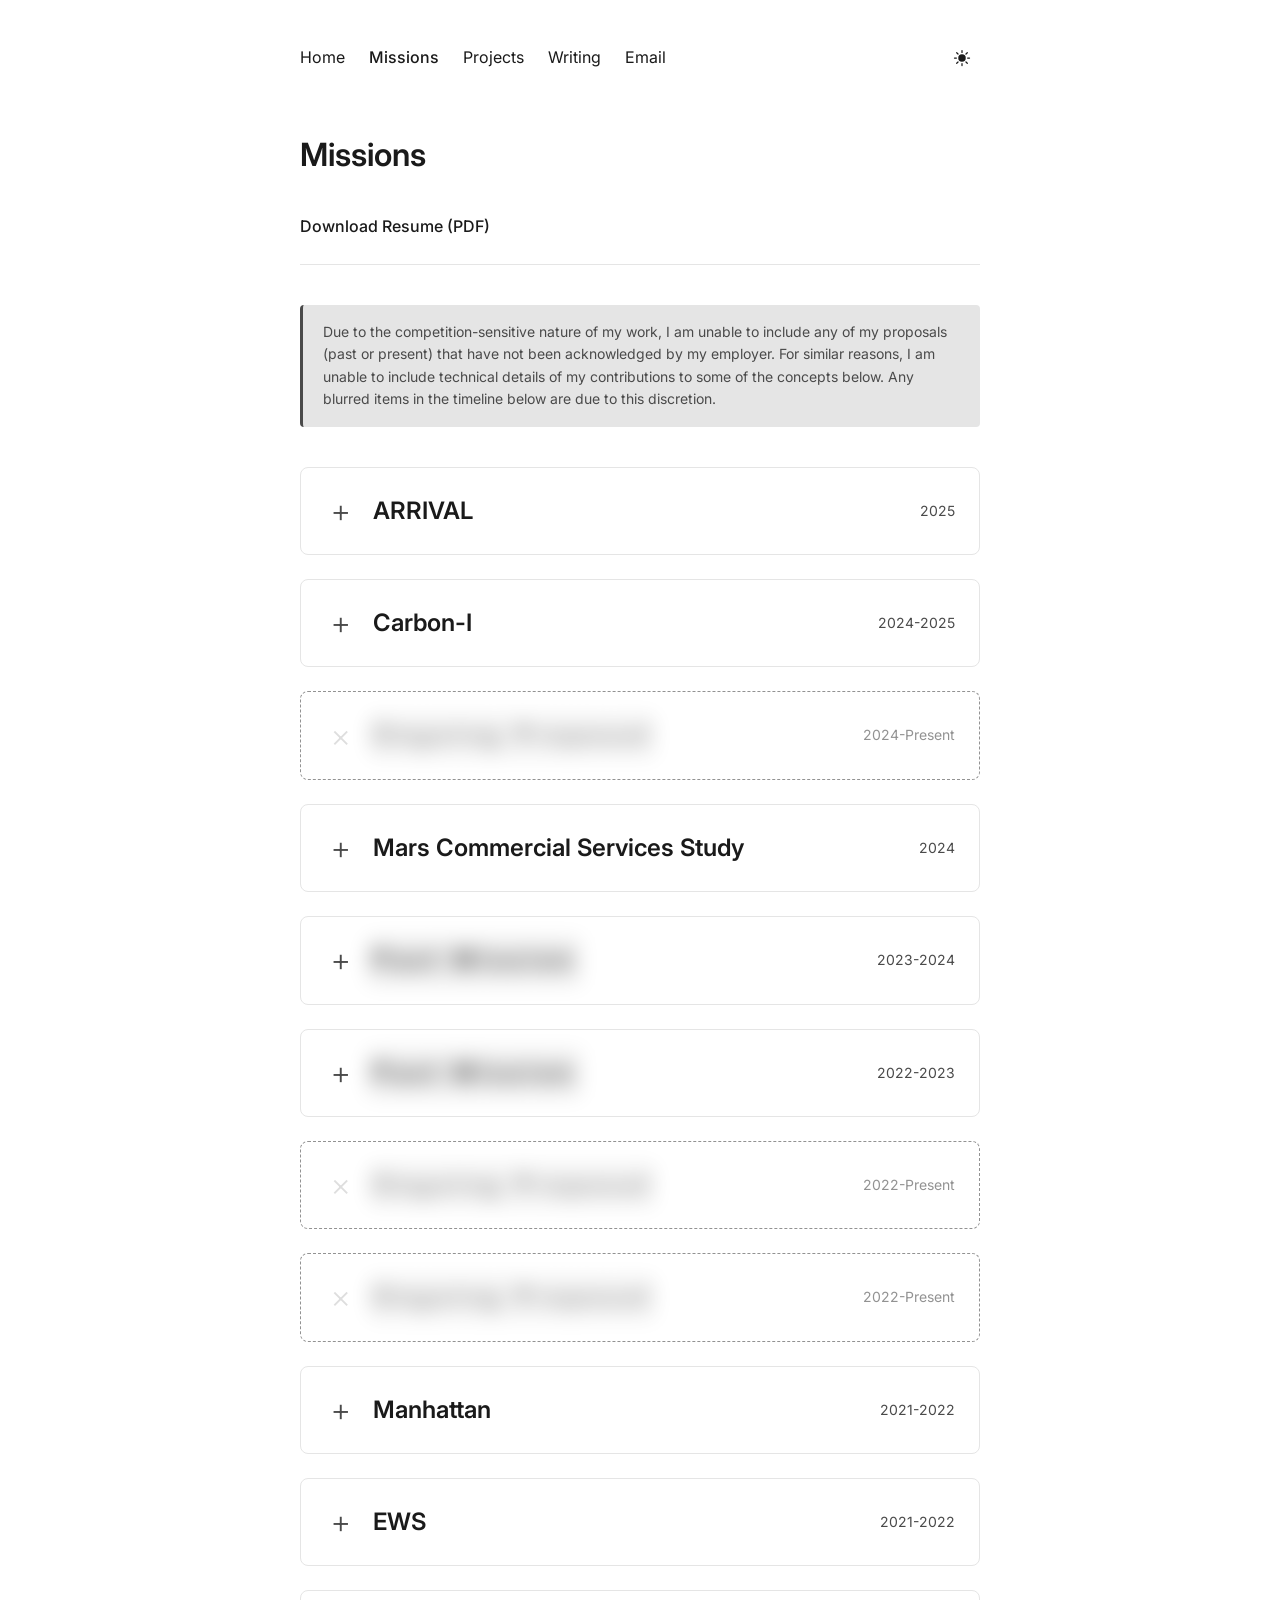
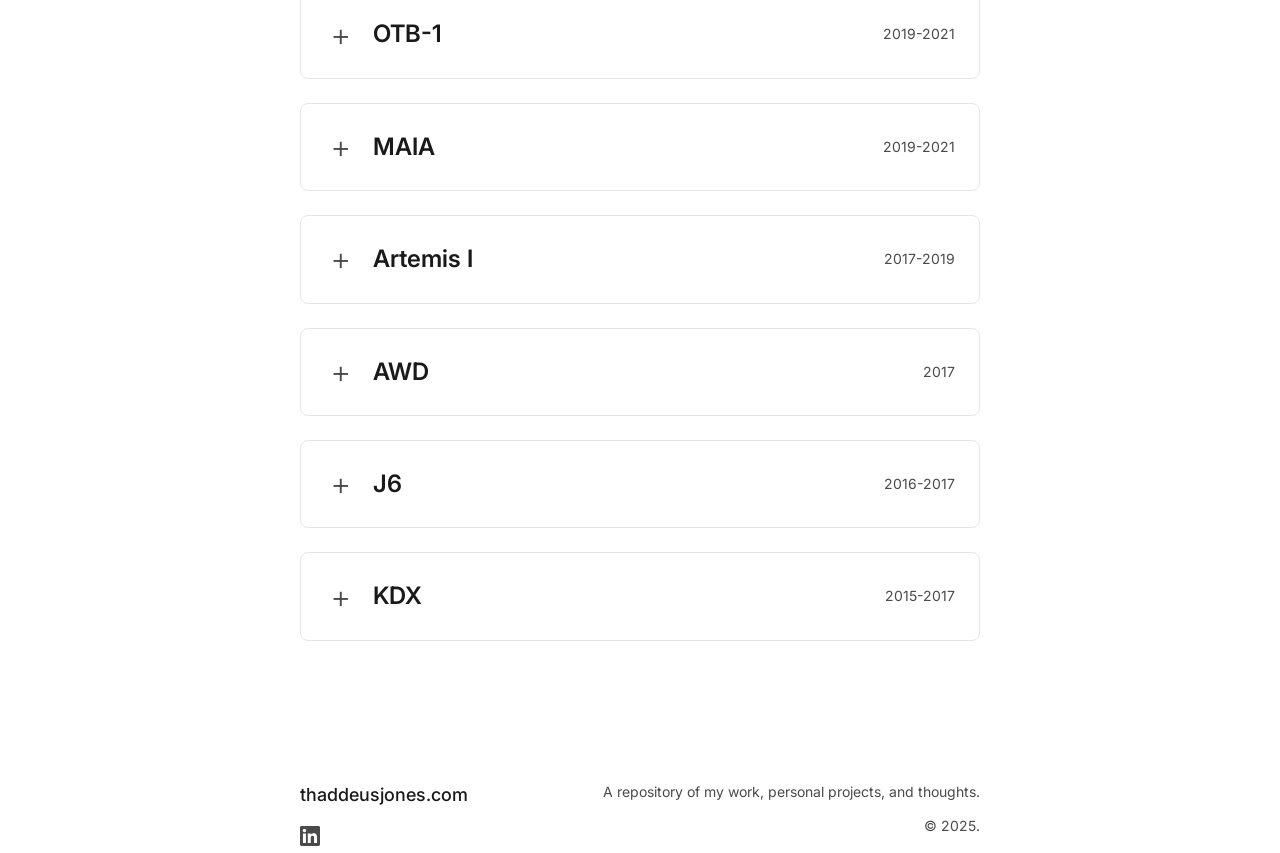
==== commit 882b39cc: "Fix: minor tweaks" ====
--- a/missions.html
+++ b/missions.html
@@ -681,7 +681,7 @@
         <h1>Missions</h1>
         
         <div class="resume-download">
-            <a href="assets/ThaddeusJones_Resume_2024.pdf" download>Download Resume (PDF)</a>
+            <a href="assets/jones_thaddeus_resume_2025.pdf" download>Download Resume (PDF)</a>
         </div>
         
         <div class="mission-note">
@@ -777,7 +777,7 @@
             <div class="mission-card">
                 <div class="mission-header" onclick="toggleMission(this)">
                     <div class="mission-toggle"></div>
-                    <div class="mission-name">Mars Commercial Service Study</div>
+                    <div class="mission-name">Mars Commercial Services Study</div>
                     <div class="mission-years">2024</div>
                 </div>
                 <div class="mission-content">
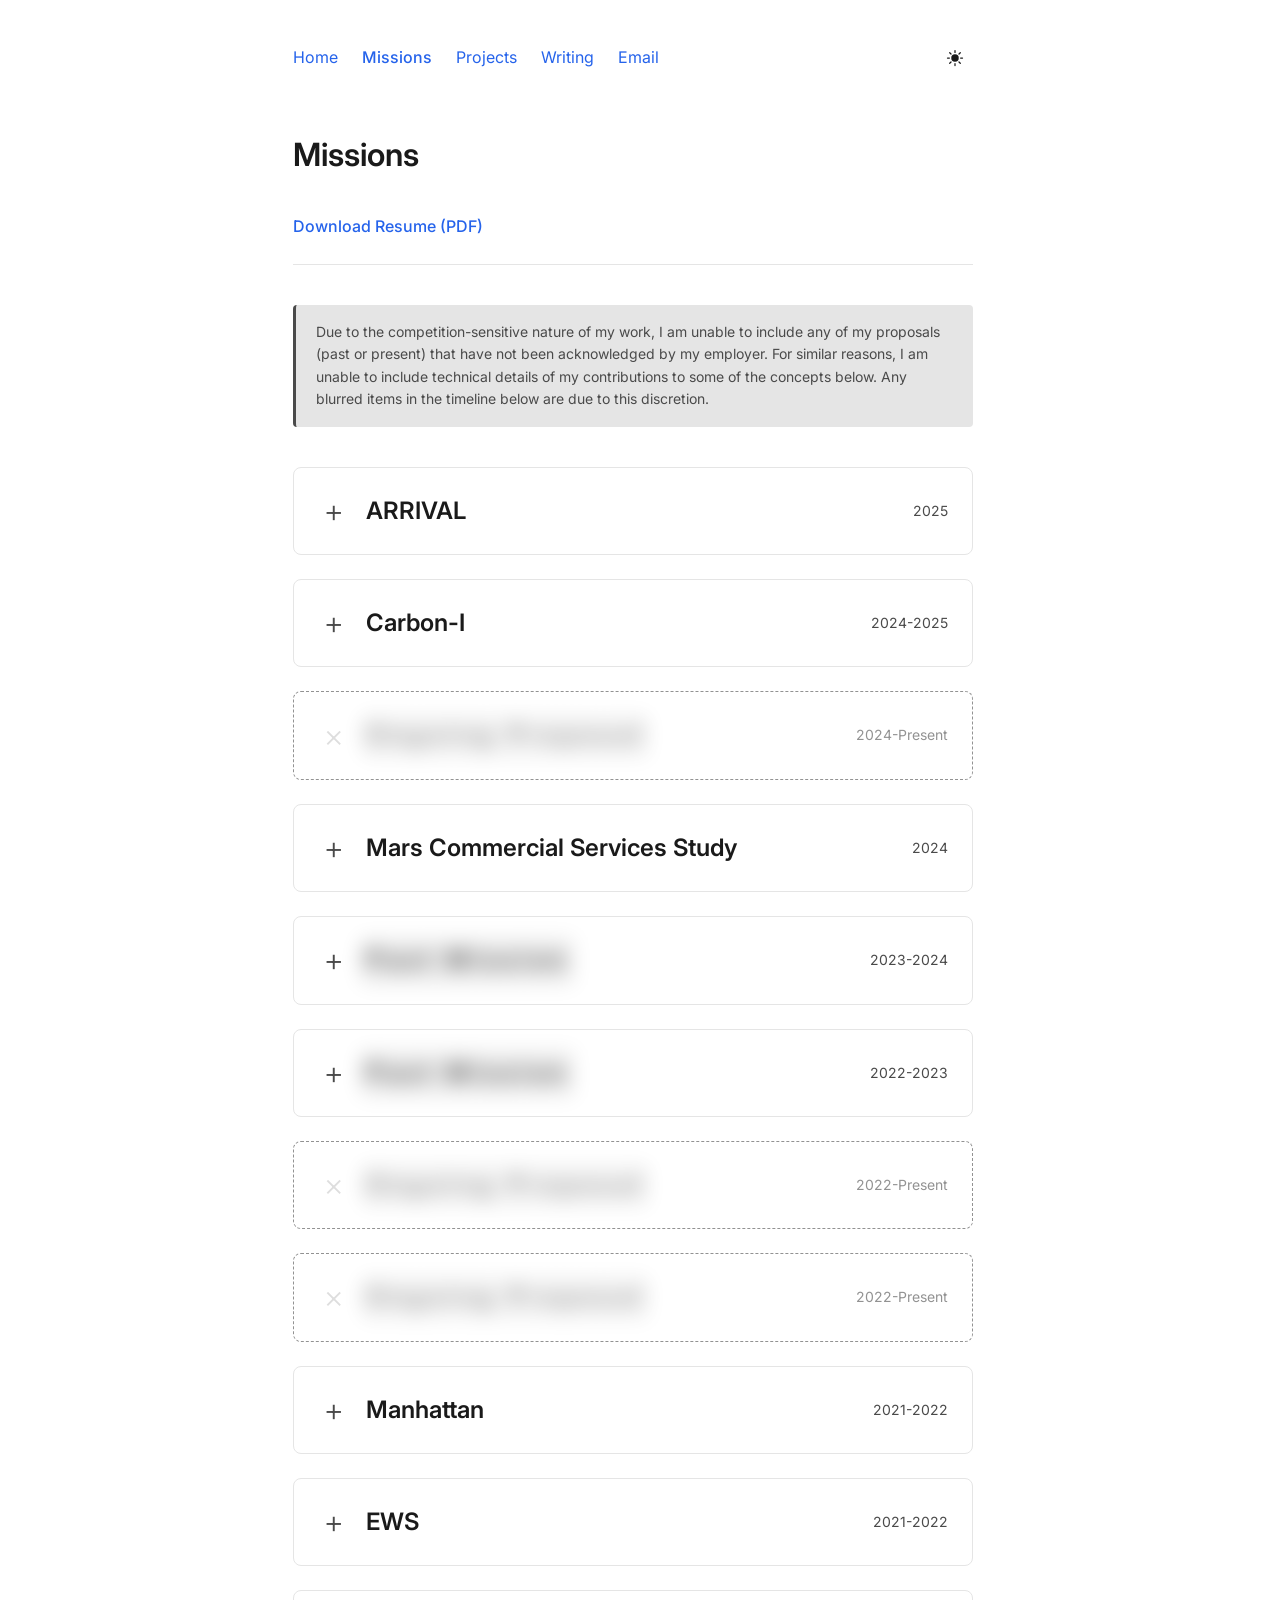
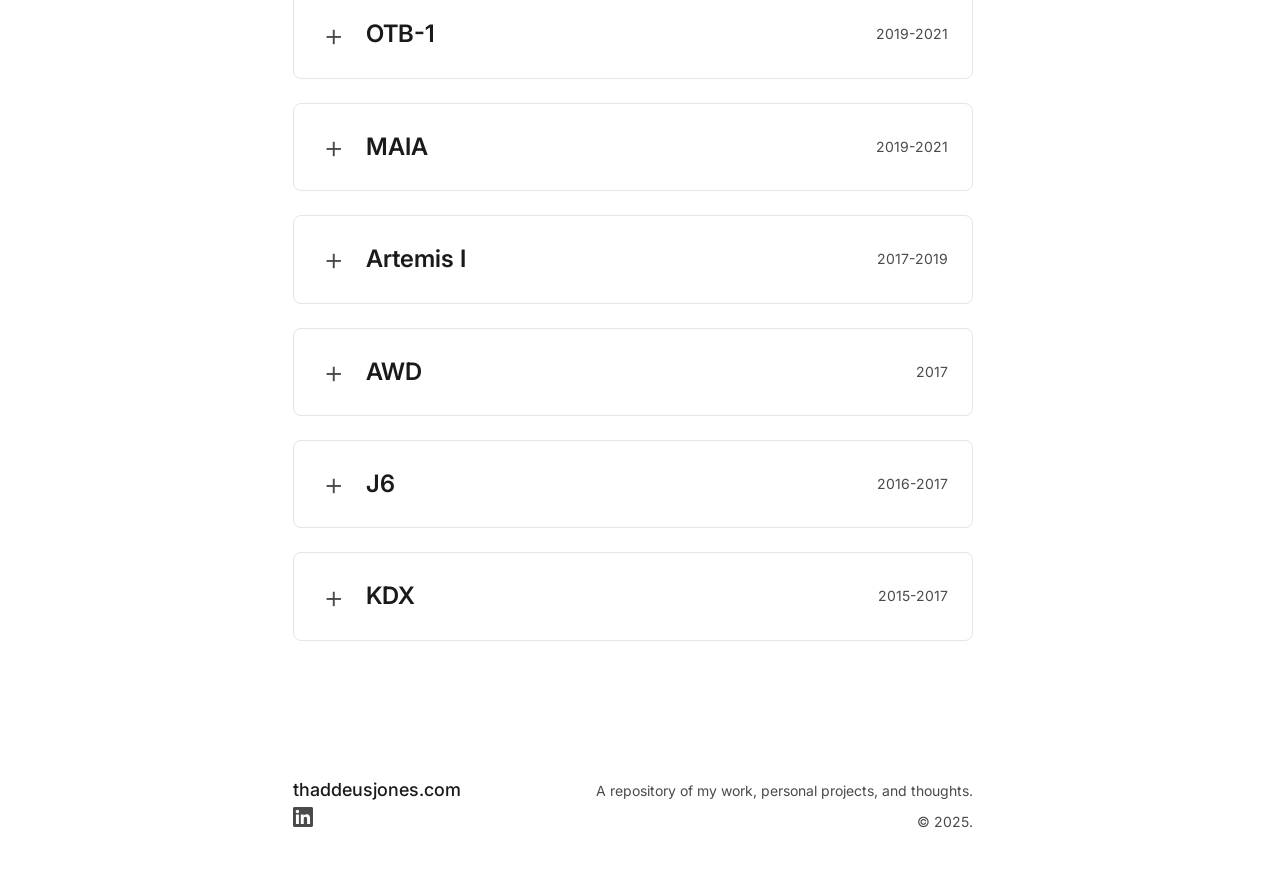
==== commit d7f96e95: "Fix: minor tweaks" ====
--- a/missions.html
+++ b/missions.html
@@ -12,11 +12,15 @@
             box-sizing: border-box;
         }
         
+        html {
+            scrollbar-gutter: stable;
+        }
+        
         :root {
             --bg-color: #ffffff;
             --text-color: #1a1a1a;
             --text-muted: #4a4a4a;
-            --link-color: #1a1a1a;
+            --link-color: #2563eb;
             --nav-hover-opacity: 0.6;
             --border-color: #e5e5e5;
         }
@@ -25,7 +29,7 @@
             --bg-color: #1a1a1a;
             --text-color: #ffffff;
             --text-muted: #888;
-            --link-color: #ffffff;
+            --link-color: #60a5fa;
             --nav-hover-opacity: 0.7;
             --border-color: #333;
         }
@@ -34,7 +38,7 @@
             --bg-color: #000000;
             --text-color: #ffffff;
             --text-muted: #aaaaaa;
-            --link-color: #ffffff;
+            --link-color: #60a5fa;
             --nav-hover-opacity: 0.7;
             --border-color: #333;
         }
@@ -484,7 +488,7 @@
         }
         
         .mission-card.expanded .mission-content {
-            max-height: 2000px;
+            max-height: 10000px;
         }
         
         .mission-details {
@@ -552,13 +556,17 @@
             .mission-name {
                 font-size: 20px;
             }
+            
+            .mission-card.expanded .mission-content {
+                max-height: 20000px;
+            }
         }
         
         footer {
             background-color: transparent;
             color: var(--text-muted);
             margin-top: 80px;
-            padding: 60px 0 0;
+            padding: 60px 0 40px;
             position: relative;
             z-index: 1;
         }
@@ -567,32 +575,47 @@
             max-width: 680px;
             margin: 0 auto;
             display: flex;
+            flex-direction: column;
+            gap: 8px;
+        }
+        
+        .footer-row {
+            display: flex;
             justify-content: space-between;
-            align-items: flex-start;
+            align-items: baseline;
             gap: 40px;
-        }
-        
-        .footer-left {
-            display: flex;
-            flex-direction: column;
-            gap: 16px;
         }
         
         .footer-site-name {
             font-size: 18px;
             font-weight: 500;
             color: var(--text-color);
+            line-height: 1;
+        }
+        
+        .footer-site-name a {
+            color: var(--text-color);
+            text-decoration: none;
+            transition: opacity 0.2s;
+        }
+        
+        .footer-site-name a:hover {
+            opacity: var(--nav-hover-opacity);
         }
         
         .footer-social {
             display: flex;
             gap: 16px;
+            align-items: center;
         }
         
         .footer-social a {
             color: var(--text-muted);
             text-decoration: none;
             transition: opacity 0.2s;
+            display: flex;
+            align-items: center;
+            justify-content: center;
         }
         
         .footer-social a:hover {
@@ -603,23 +626,20 @@
             width: 20px;
             height: 20px;
             fill: currentColor;
-        }
-        
-        .footer-right {
-            text-align: right;
-            max-width: 400px;
+            display: block;
         }
         
         .footer-description {
             font-size: 14px;
-            line-height: 1.6;
-            margin-bottom: 12px;
+            line-height: 1;
             color: var(--text-muted);
+            text-align: right;
         }
         
         .footer-copyright {
             font-size: 14px;
             color: var(--text-muted);
+            line-height: 1;
         }
         
         .footer-copyright a {
@@ -632,11 +652,13 @@
         }
         
         @media (max-width: 768px) {
-            .footer-content {
+            .footer-row {
                 flex-direction: column;
+                align-items: flex-start;
+                gap: 8px;
             }
             
-            .footer-right {
+            .footer-description {
                 text-align: left;
             }
         }
@@ -665,7 +687,7 @@
     <div class="container">
         <nav>
             <ul>
-                <li><a href="index.html">Home</a></li>
+                <li><a href="/">Home</a></li>
                 <li><a href="missions.html" class="active">Missions</a></li>
                 <li><a href="projects.html">Projects</a></li>
                 <li><a href="writing.html">Writing</a></li>
@@ -720,7 +742,13 @@
                             </div>
                         </div>
                         <div class="mission-description">
-                            We responded to a NASA RFI for the ARRIVAL aerocapture study and won the study effort. I was the spacecraft lead for the study, developing the architecture for the aeroshell and bus system. 
+                            <p>NASA put out the ARRIVAL study RFI in the fall of 2025 to develop an aerocapture demonstration concept. 
+                            <a href="https://en.wikipedia.org/wiki/Aerocapture">Aerocapture</a> is the process of using atmospheric drag to capture a spacecraft in orbit around a planet or moon from a hyperbolic trajectory. </p>
+                
+                            <p>We responded to the RFI and won the study contract. I was the system design lead for the study, developing the architecture for the flight (bus & aeroshell) system. 
+                            I led our engineering team to develop the spacecraft subsystems, driving system level requirements across the team, and identifying trade studies between subsystems, and managing the system performance budgets.
+                            I also presented the risks of the NASA-proposed CONOPS and potential opportunities the team and I identified for maturing the demonstration CONOPS. 
+                            </p>
                             
                         </div>
                     </div>
@@ -755,7 +783,7 @@
                         </div>
                         <div class="mission-description">
                             <p>In late 2024 I joined the <a href="https://carbon-i.github.io/">Carbon-I</a> proposal team as the mission architect, to guide coordination between the JPL mission team and LM spacecraft engineering team. </p>
-                            <p></p>My primary focus was on marrying the science operations with the spacecraft capabilities, especially the spacecraft guidance, navigation, and control (GNC) system, and the spacecraft power system. 
+                            <p>My primary focus was on marrying the science operations with the spacecraft capabilities, especially the spacecraft guidance, navigation, and control (GNC) system, and the spacecraft power system. 
                             While both systems were already well-defined and robust, the Carbon-I mission requires several unique observation modes. Capturing the exact needs and constraints of each mode and validating
                             the spacecraft capabilities was the key challenge. My other focus was on the system interfaces, between the instrument and the payload processor, and between the spacecraft and the ground.</p>
                             <p>I ended up developing and driving the power performance budget, and wrote the proposal sections for the mission design, the power subsystem, the GNC subsystem, and payload processor. 
@@ -930,8 +958,8 @@
                             given a one year timeline</a> to define the program, develop the spacecraft, and deliver the mission. Having learned my lesson in aligning customer expectations early from MAIA, 
                             I worked with GA leadership to define a very narrow set of mission requirements and success criteria - and passed System Requirements Review (SRR) in under two weeks.</p>
                             
-                            <p>But even an internally funded program is not immune to scope creep. Despite my best efforts to keep the program objectives narrow to achieve the breakneck timeline and budget, 
-                            additional payloads and objectives began to be pushed down from the executive team. I ended up leaving GA right around the time the scope changes were mandated, but the Manhattan program
+                            <p>But even an internally funded program is not immune to scope creep. Despite my efforts to freeze the program objectives early to achieve the breakneck timeline and budget, 
+                            the executive team began to push down additional payloads and objectives. I left GA around the time the scope changes were mandated, but the Manhattan program
                             has not yet launched to date. It appears that an iteration of the program may <a href="https://www.ga.com/ga-and-kepler-communications-successfully-demonstrate-air-to-space-optical-communications-capability#:~:text=%E2%80%9CUnder%20a%20separate%20SDA%20contract%2C%20GA%2DEMS%20designed%20and%20built%20two%20OCT%20systems%20that%20will%20fly%20on%20two%20GA%2D75%20spacecraft%20to%20support%20future%20LEO%20airborne%2Dto%2Dspace%20demonstrations%20for%20Tranche%201.%20Those%20spacecraft%20launch%20in%202026.%E2%80%9D">launch in 2026</a>.</p>
                         </div>
                     </div>
@@ -970,7 +998,7 @@
                             aging <a href="https://www.spaceforce.mil/About-Us/Fact-Sheets/Article/2197779/defense-meteorological-satellite-program/">DMSP satellites</a> and provide weather data for the US military. </p>
                             <p>The deputy chief engineer role was somewhat dual-hatted - because the chief engineer was located in San Diego while the rest of the engineering team was in Colorado,
                              I was both the lead systems engineer and led much of the day-to-day engineering management. In the role I defined system CONOPS across all mission phases, including LEOP, operations, fault recovery, 
-                            collision avoidance, and deorbit. Led and reviewed the engineering efforts of a team of systems engineers, maintaining system budgets, requirements, verification, interface control, and artifact generation. </p>
+                            collision avoidance, and deorbit. I led and reviewed the engineering efforts of a team of systems engineers, maintaining system budgets, requirements, verification, interface control, and artifact generation. </p>
                             <p>The EWS program was a competitive downselect, with General Atomics and Raytheon competing for the full contract award decision after CDR.
                             While Raytheon was an established incumbent, General Atomics had never delivered a spacecraft for the Space Force. I led the team through CDR, and General Atomics was awarded the contract. 
                             Since I've left, GA has won the award for a follow-on spacecraft. The first EWS satellite is expected to launch in 2026. </p>
@@ -1012,7 +1040,7 @@
                             as well as a number of other small payloads. With such a small team, I volunteered to moonlight as an operator for the mission. </p>
                             <p>Because OTB-1 was also carrying a payload for the Air Force, 
                             we were able to secure a free launch on a SpaceX Falcon Heavy launching out of the Kennedy Space Center. Our free ride meant that we were unable to define the mission orbit, and we ended up a 24° 
-                            inclination orbit passing through the <a href="https://en.wikipedia.org/wiki/South_Atlantic_Anomaly">South Atlantic Anomaly (SAA)</a> nearly every single orbit. This drove an high rate of single event upsets (SEUs)
+                            inclination orbit passing through the <a href="https://en.wikipedia.org/wiki/South_Atlantic_Anomaly">South Atlantic Anomaly (SAA)</a> nearly every single orbit. This drove a high rate of single event upsets (SEUs)
                             and faults at the spacecraft level.</p>
                             <p>As the operator, I monitored the spacecraft telemetry after scheduled downlinks, and I was automatically alerted if there was a missed pass or telemetry out of 
                             expected bounds. Over the three years I was at GA, I helped recover the spacecraft from safe mode a number of times, ran the DSAC through calibrations, and led a number of failure review boards (FRBs) to 
@@ -1102,15 +1130,15 @@
                             </div>
                         </div>
                         <div class="mission-description">
-                            <p>In late 2017 I moved from Lockheed Martin RMS to Lockheed Martin Space Systems to work on the Artemis I mission. I took on responsibility for testing the entire return cruise 
-                            through Entry, Descent, and Landing (EDL) of the Orion spacecraft. Working with the Orion subsystem engineers, I developed and executed test procedures for each phase of the return mission. </p>
+                            <p>In late 2017 I moved from Lockheed Martin RMS to Lockheed Martin Space Systems to work on the <a href="https://www.nasa.gov/mission/artemis-i/">Artemis I</a> mission. I took on responsibility for testing the entire return cruise 
+                            through Entry, Descent, and Landing (EDL) of the <a href="https://www.nasa.gov/reference/orion-spacecraft/">Orion spacecraft</a>. Working with the Orion subsystem engineers, I developed and executed test procedures for each phase of the return mission. </p>
                             <p>Return & EDL was a particularly fascinating mission segment, because the Orion spacecraft performs several critical subsystem "transitions" in this segment. First, as Orion approaches Earth it must transition its comms from 
                             the Deep Space Network (DSN) to the Tracking and Data Relay Satellite System (TDRSS). Second, Orion must separate its Crew Module (CM) from its Service Module (SM) prior to reentry. 
                             The SM has the solar arrays and the main engine, and so the spacecraft must hand-off from a power-positive flight to a fully battery-powered sequence. 
                             It also must transition from the SM main engine to the CM main engine for its final descent burns. Finally, Orion must execute a series of critical sequence of parachute deployments during descent. </p>
                             <p>These critical handoffs and deployment sequences were often autonomous dependent on the spacecraft configuration and measured data, so there was particular scrutiny on their execution in the test environment.
                             After writing the test procedures, fault mode scripts, and running the tests for hundreds of hours in the lab, I completed the tests for our NASA customer in the final Run for Record (RfR) tests. </p>
-                            <p>In 2022 Artemis I launched, completed its journey beyond the Moon, and returned to Earth safely.</p>
+                            <p>In 2022 Artemis I launched, completed its journey beyond the Moon, and <a href="https://www.space.com/artemis-1-orion-splashdown-moon-mission-success">returned to Earth safely</a>.</p>
 
                         </div>
                     </div>
@@ -1179,7 +1207,7 @@
                             </div>
                         </div>
                         <div class="mission-description">
-                            While working on the KDX program, I also supported the deployment of upgrades to the AEGIS J6 baseline for the Japanese Maritime Self-Defense Force's (JMSDF) Kongō-class destroyers. Just as I was the lead WCS engineer on KDX, I was the lead WCS engineer on J6.
+                            While working on the KDX program, I also supported the deployment of upgrades to the AEGIS J6 baseline for the Japanese Maritime Self-Defense Force's (JMSDF) <a href="https://en.wikipedia.org/wiki/Kong%C5%8D-class_destroyer">Kongō-class destroyers</a>. Just as I was the lead WCS engineer on KDX, I was the lead WCS engineer on J6.
                             I developed the requirements changes for the JMSDF customer, worked with our BAE software development partners to implement them in the software, and rigorously tested them and the system to ensure the WCS subsystem was fully compliant and did not impact other parts of the system.
                             I also went underway on DDG 177 in Japan to support the deployment of the upgrades.
                         </div>
@@ -1214,9 +1242,9 @@
                             </div>
                         </div>
                         <div class="mission-description">
-                            <p>My first job at Lockheed Martin was as a systems engineer on Foreign Military Sales (FMS) programs for the AEGIS missile defense system.
+                            <p>My first job at Lockheed Martin was as a systems engineer on Foreign Military Sales (FMS) programs for the <a href="https://www.lockheedmartin.com/en-us/products/aegis-combat-system.html">AEGIS missile defense system</a>.
                             My first program was KDX, where I became lead Weapon Control System (WCS) engineer supporting the deployment of AEGIS upgrades to the South Korean Navy.
-                            My primary responsibility was to capture requirement changes from the ROKN customer into software updates on the KDX AEGIS baseline,working with our BAE software development partners. 
+                            My primary responsibility was to capture requirement changes from the ROKN customer into software updates on the KDX AEGIS baseline, working with our BAE software development partners. 
                             It was my responsibility to accurately distill the requirement change the customer wanted, work with BAE to implement them in the software, and rigorously test them and the system 
                             to ensure the update met the customer's expectations and did not impact other parts of the system.</p>
 
@@ -1224,7 +1252,7 @@
                             It also was responsible for determining the kill solution for a given threat, and coordinating the engagement of the VLS, CIWS, and ACS to achieve that kill solution. 
                             One of the primary challenges was managing the coordinated response the various weapon systems to a given threat or series of threats, as the system had a complex interlocking of dependencies between the various weapons.
                             </p>
-                            <p>In this role I implemented and tested hundreds of requirements changes, spent over 1000 hours in the AEGIS test facility running stress and endurance tests, and deployed on two Sejong the Great-class destroyers in South Korea. </p>
+                            <p>In this role I implemented and tested hundreds of requirements changes, spent over 1000 hours in the AEGIS test facility running stress and endurance tests, and deployed on two <a href="https://en.wikipedia.org/wiki/Sejong_the_Great-class_destroyer">Sejong the Great-class destroyers</a> in South Korea. </p>
                         </div>
                     </div>
                 </div>
@@ -1238,8 +1266,11 @@
     
     <footer>
         <div class="footer-content">
-            <div class="footer-left">
-                <div class="footer-site-name">thaddeusjones.com</div>
+            <div class="footer-row">
+                <div class="footer-site-name"><a href="/">thaddeusjones.com</a></div>
+                <div class="footer-description">A repository of my work, personal projects, and thoughts.</div>
+            </div>
+            <div class="footer-row">
                 <div class="footer-social">
                     <a href="https://www.linkedin.com/in/thaddeus-jones/" target="_blank" aria-label="LinkedIn">
                         <svg viewBox="0 0 24 24" fill="currentColor">
@@ -1247,9 +1278,6 @@
                         </svg>
                     </a>
                 </div>
-            </div>
-            <div class="footer-right">
-                <div class="footer-description">A repository of my work, personal projects, and thoughts.</div>
                 <div class="footer-copyright">© 2025.</div>
             </div>
         </div>
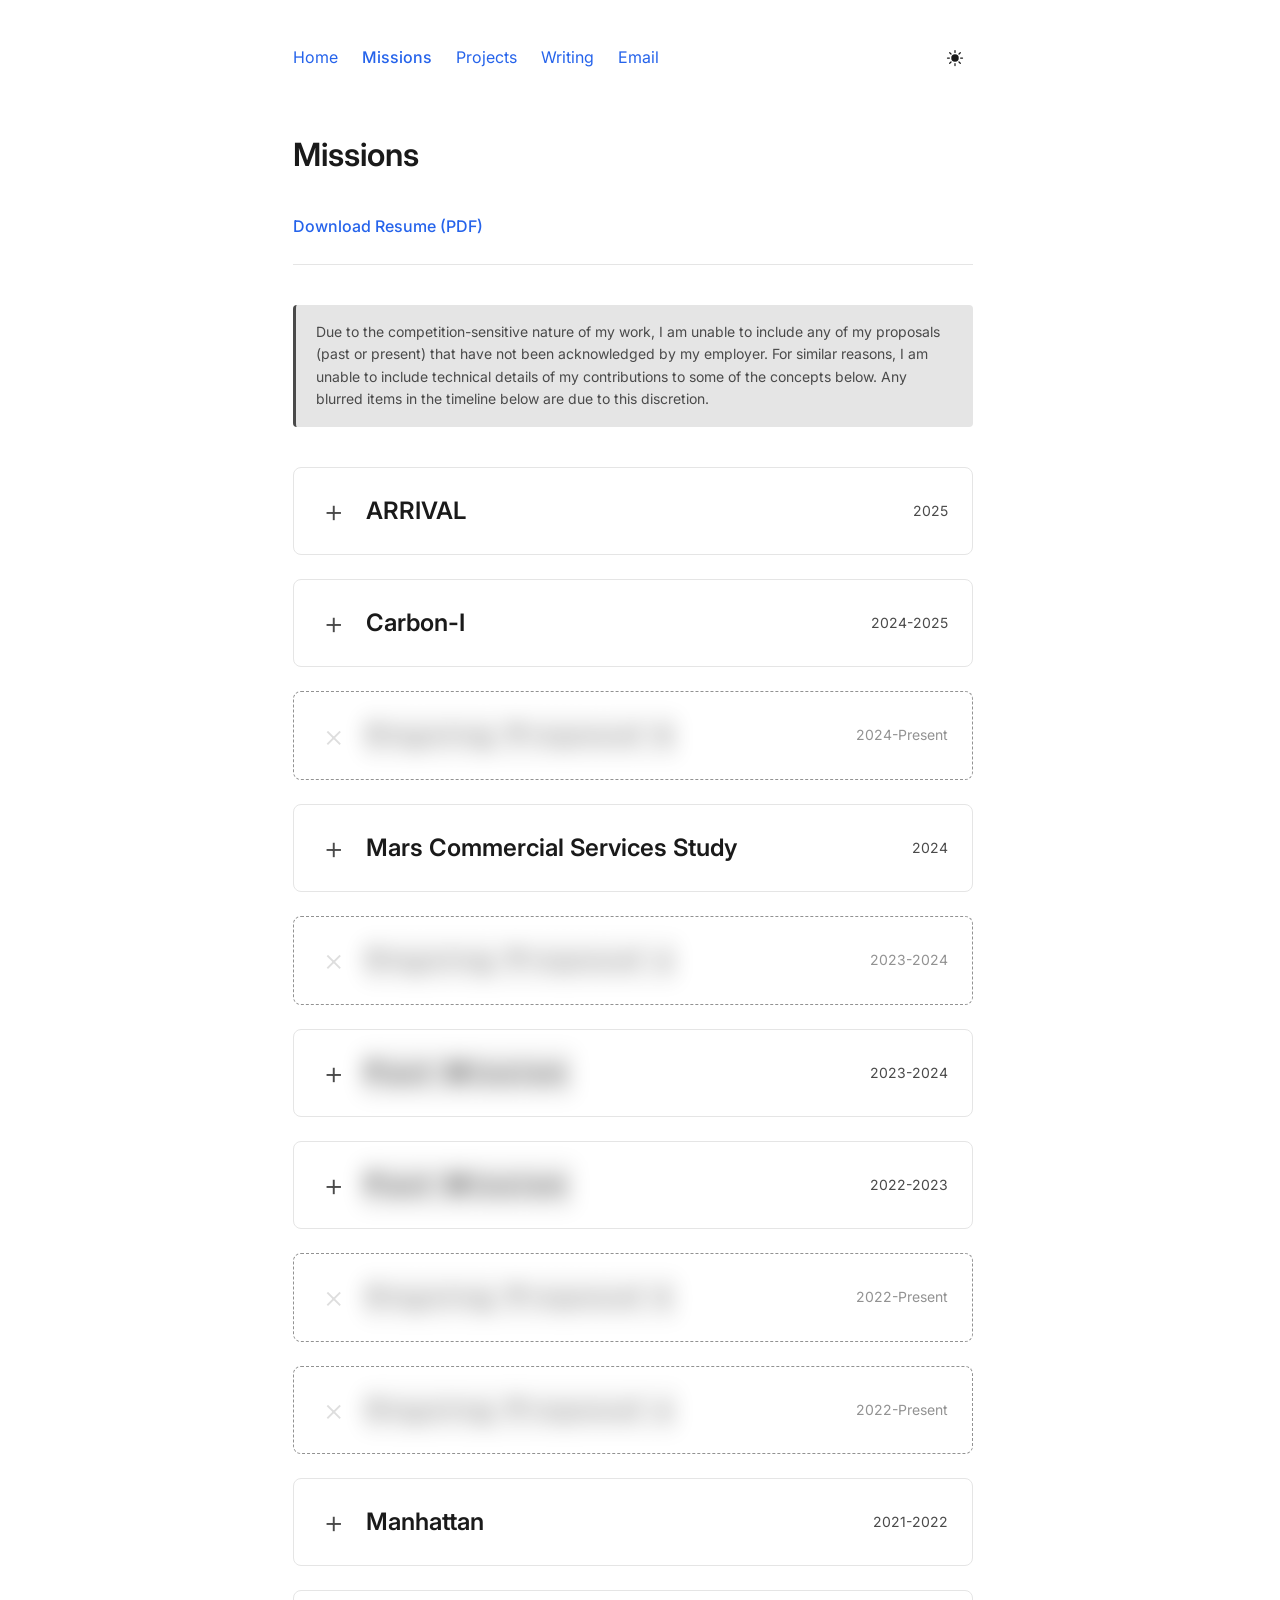
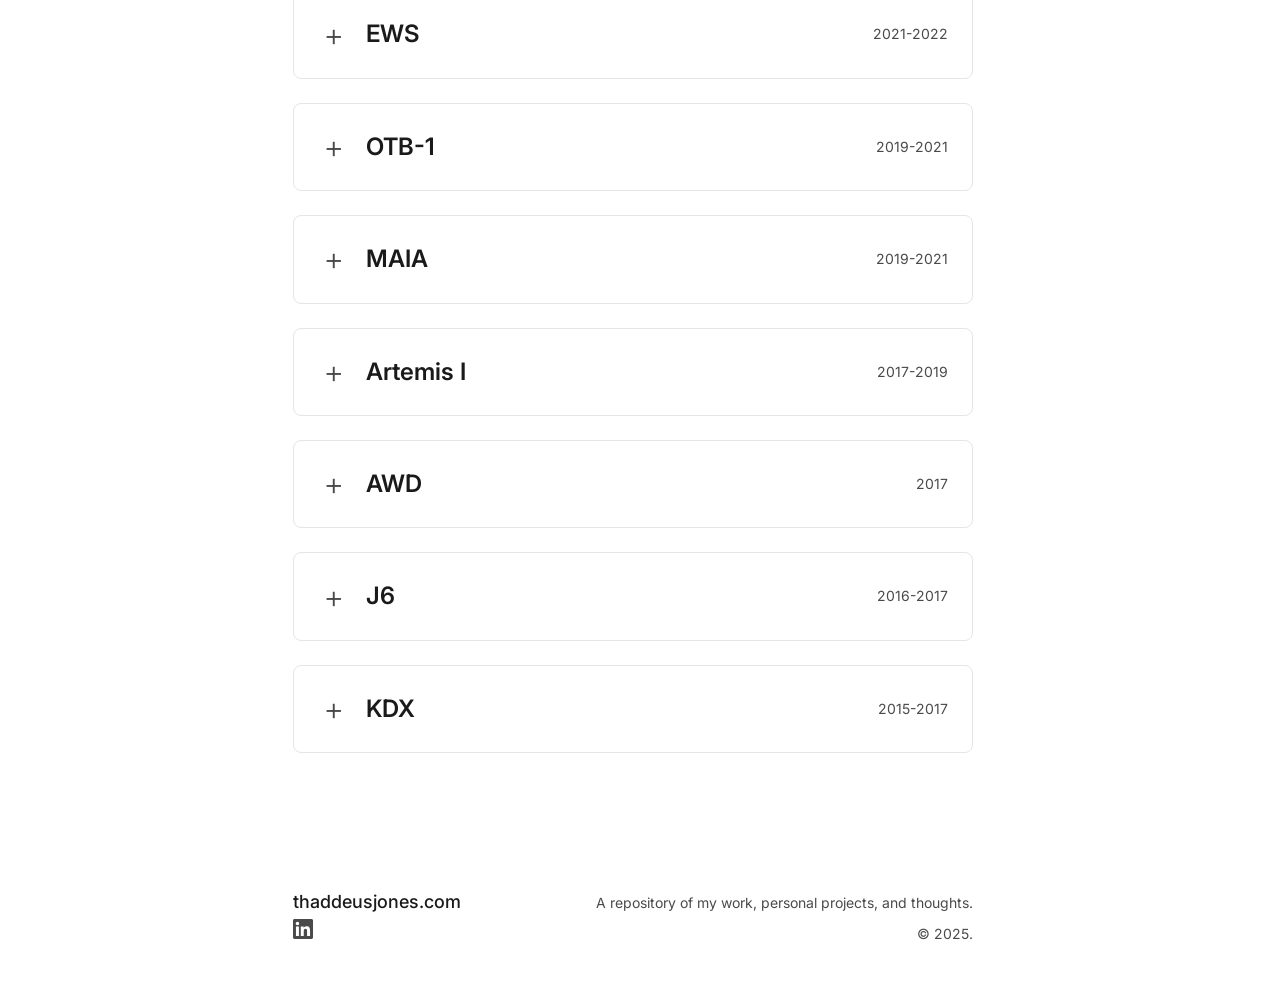
==== commit b331eb8a: "Added more ongoing missions and decoder ring for my own memory" ====
--- a/missions.html
+++ b/missions.html
@@ -746,7 +746,7 @@
                             <a href="https://en.wikipedia.org/wiki/Aerocapture">Aerocapture</a> is the process of using atmospheric drag to capture a spacecraft in orbit around a planet or moon from a hyperbolic trajectory. </p>
                 
                             <p>We responded to the RFI and won the study contract. I was the system design lead for the study, developing the architecture for the flight (bus & aeroshell) system. 
-                            I led our engineering team to develop the spacecraft subsystems, driving system level requirements across the team, and identifying trade studies between subsystems, and managing the system performance budgets.
+                            I led our engineering team to develop the spacecraft design, driving system level requirements across the team, identifying trade studies between subsystems, and managing the system performance budgets.
                             I also presented the risks of the NASA-proposed CONOPS and potential opportunities the team and I identified for maturing the demonstration CONOPS. 
                             </p>
                             
@@ -797,7 +797,7 @@
             <div class="mission-card disabled template-card" style="opacity: 0.6; border-style: dashed; border-color: var(--text-muted);">
                 <div class="mission-header">
                     <div class="mission-toggle"></div>
-                    <div class="mission-name pixelated"><span>Ongoing Proposal</span></div>
+                    <div class="mission-name pixelated"><span>Ongoing Proposal b</span></div>
                     <div class="mission-years">2024-Present</div>
                 </div>
             </div>
@@ -837,6 +837,14 @@
                 </div>
             </div>
 
+            <div class="mission-card disabled template-card" style="opacity: 0.6; border-style: dashed; border-color: var(--text-muted);">
+                <div class="mission-header">
+                    <div class="mission-toggle"></div>
+                    <div class="mission-name pixelated"><span>Ongoing Proposal o</span></div>
+                    <div class="mission-years">2023-2024</div>
+                </div>
+            </div>
+            
             <div class="mission-card template-card">
                 <div class="mission-header" onclick="toggleMission(this)">
                     <div class="mission-toggle"></div>
@@ -909,7 +917,7 @@
             <div class="mission-card disabled template-card" style="opacity: 0.6; border-style: dashed; border-color: var(--text-muted);">
                 <div class="mission-header">
                     <div class="mission-toggle"></div>
-                    <div class="mission-name pixelated"><span>Ongoing Proposal</span></div>
+                    <div class="mission-name pixelated"><span>Ongoing Proposal k</span></div>
                     <div class="mission-years">2022-Present</div>
                 </div>
             </div>
@@ -917,7 +925,7 @@
             <div class="mission-card disabled template-card" style="opacity: 0.6; border-style: dashed; border-color: var(--text-muted);">
                 <div class="mission-header">
                     <div class="mission-toggle"></div>
-                    <div class="mission-name pixelated"><span>Ongoing Proposal</span></div>
+                    <div class="mission-name pixelated"><span>Ongoing Proposal e</span></div>
                     <div class="mission-years">2022-Present</div>
                 </div>
             </div>
